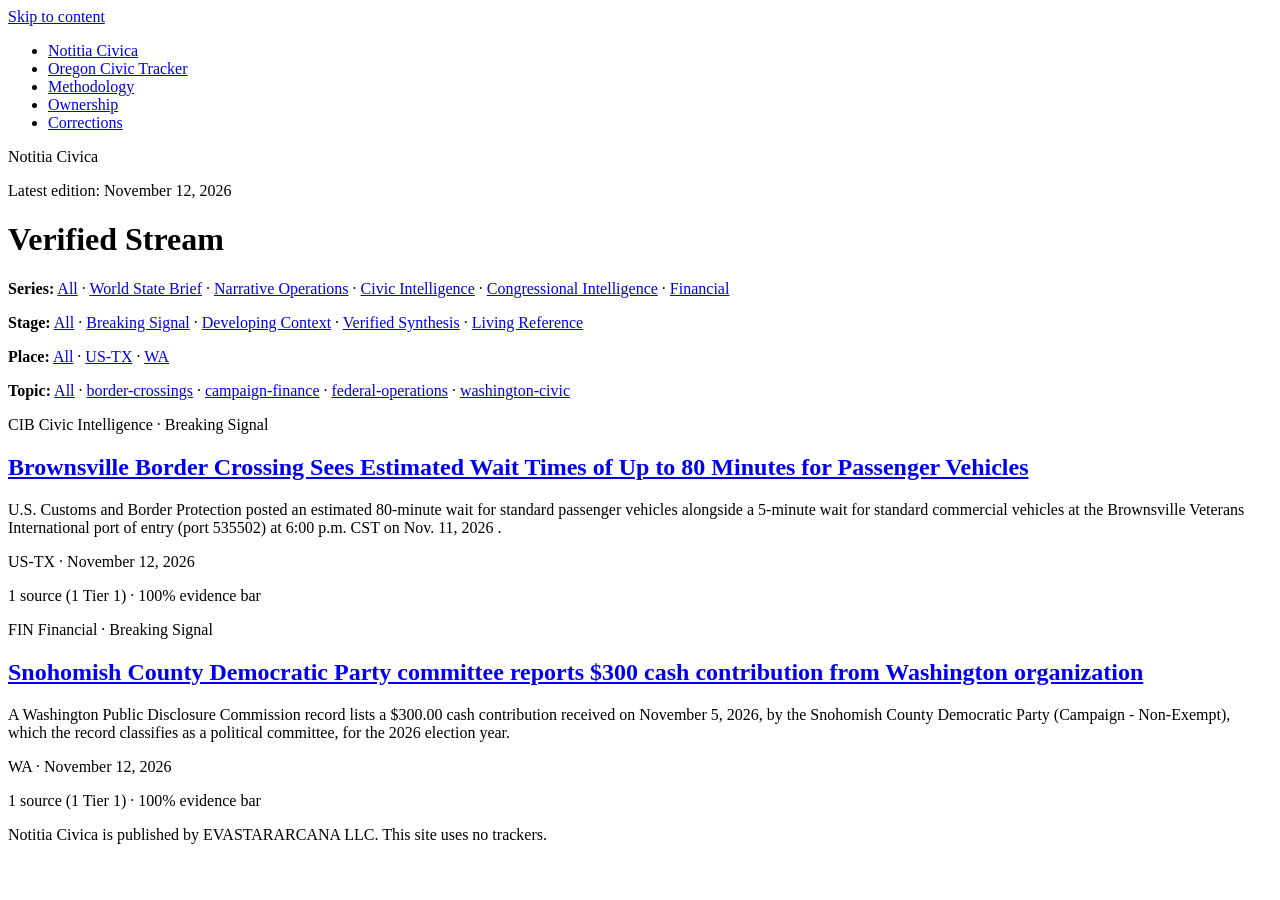
==== index.html @ 55f4d1fe "deploy(public): publish Astro build from Penfield Desk 2026-11-15T16:37:52+00:00" ====
<!DOCTYPE html><html lang="en"><head><meta charset="utf-8"><meta name="viewport" content="width=device-width, initial-scale=1"><title>Notitia Civica</title><meta name="description" content="Public-interest reporting in which every claim links to a sealed primary source."><link rel="canonical" href="https://notitiacivica.com/notitia-civica-ux/"><link rel="icon" href="data:,"><link rel="stylesheet" href="/notitia-civica-ux/_astro/Base.CqHw9IC0.css"></head><body><a class="skip-link" href="#content">Skip to content</a><header class="site-header"><nav class="site-nav page" aria-label="Main"><ul><li class="brand"><a href="/notitia-civica-ux/">Notitia Civica</a></li><li><a href="/notitia-civica-ux/oregon-civic-tracker/">Oregon Civic Tracker</a></li><li><a href="/notitia-civica-ux/trust/methodology/">Methodology</a></li><li><a href="/notitia-civica-ux/trust/ownership/">Ownership</a></li><li><a href="/notitia-civica-ux/trust/corrections/">Corrections</a></li></ul></nav></header><main id="content" class="page" tabindex="-1"><div class="masthead"><p class="masthead-title">Notitia Civica</p><p class="masthead-line">Latest edition: November 12, 2026</p></div><h1>Verified Stream</h1><nav class="stream-filters" aria-label="Filter stream"><p class="filter-row"><strong>Series:</strong> <a href="/notitia-civica-ux/">All</a> · <a href="/notitia-civica-ux/?series=wsb">World State Brief</a> · <a href="/notitia-civica-ux/?series=narr-ops">Narrative Operations</a> · <a href="/notitia-civica-ux/?series=cib">Civic Intelligence</a> · <a href="/notitia-civica-ux/?series=cong-int">Congressional Intelligence</a> · <a href="/notitia-civica-ux/?series=fin">Financial</a></p><p class="filter-row"><strong>Stage:</strong> <a href="/notitia-civica-ux/">All</a> · <a href="/notitia-civica-ux/?stage=breaking">Breaking Signal</a> · <a href="/notitia-civica-ux/?stage=developing">Developing Context</a> · <a href="/notitia-civica-ux/?stage=synthesis">Verified Synthesis</a> · <a href="/notitia-civica-ux/?stage=reference">Living Reference</a></p><p class="filter-row"><strong>Place:</strong> <a href="/notitia-civica-ux/">All</a> · <a href="/notitia-civica-ux/?jurisdiction=us-tx">US-TX</a> · <a href="/notitia-civica-ux/?jurisdiction=wa">WA</a></p><p class="filter-row"><strong>Topic:</strong> <a href="/notitia-civica-ux/">All</a> · <a href="/notitia-civica-ux/?topic=border-crossings">border-crossings</a> · <a href="/notitia-civica-ux/?topic=campaign-finance">campaign-finance</a> · <a href="/notitia-civica-ux/?topic=federal-operations">federal-operations</a> · <a href="/notitia-civica-ux/?topic=washington-civic">washington-civic</a></p></nav><p id="filter-status" class="filter-status" hidden><span id="filter-status-text"></span> <a href="/notitia-civica-ux/">Clear filter</a></p><div class="stream-list"><article class="brief-card" data-series="cib" data-stage="breaking" data-jurisdiction="us-tx" data-topics="border-crossings,federal-operations"><p class="card-kicker"><span class="series-code series-cib">CIB</span> <span class="series-name">Civic Intelligence</span> · <span class="stage-name">Breaking Signal</span></p><h2><a href="/notitia-civica-ux/citizens-cognisance/brownsville-border-crossing-sees-estimated-wait-times-of-up-26451c50/">Brownsville Border Crossing Sees Estimated Wait Times of Up to 80 Minutes for Passenger Vehicles</a></h2><p>U.S. Customs and Border Protection posted an estimated 80-minute wait for standard passenger vehicles alongside a 5-minute wait for standard commercial vehicles at the Brownsville Veterans International port of entry (port 535502) at 6:00 p.m. CST on Nov. 11, 2026 .</p><p class="card-meta"><span>US-TX</span> · <time datetime="2026-11-12T00:02:33.173876-08:00">November 12, 2026</time></p><p class="card-evidence">1 source (1 Tier 1) · 100% evidence bar</p></article><article class="brief-card" data-series="fin" data-stage="breaking" data-jurisdiction="wa" data-topics="campaign-finance,washington-civic"><p class="card-kicker"><span class="series-code series-fin">FIN</span> <span class="series-name">Financial</span> · <span class="stage-name">Breaking Signal</span></p><h2><a href="/notitia-civica-ux/citizens-cognisance/snohomish-county-democratic-party-committee-reports-300-cash-c9a2dc65/">Snohomish County Democratic Party committee reports $300 cash contribution from Washington organization</a></h2><p>A Washington Public Disclosure Commission record lists a $300.00 cash contribution received on November 5, 2026, by the Snohomish County Democratic Party (Campaign - Non-Exempt), which the record classifies as a political committee, for the 2026 election year.</p><p class="card-meta"><span>WA</span> · <time datetime="2026-11-11T18:31:45.891681-08:00">November 12, 2026</time></p><p class="card-evidence">1 source (1 Tier 1) · 100% evidence bar</p></article></div><script type="module">var e=new URLSearchParams(window.location.search),t=[];for(let n of[`series`,`stage`,`jurisdiction`,`topic`]){let r=e.get(n);r&&t.push([n,r])}if(t.length>0){let e=document.querySelectorAll(`.stream-list .brief-card`),n=0;for(let r of e){let e=t.every(([e,t])=>e===`topic`?(r.dataset.topics??``).split(`,`).includes(t):r.dataset[e]===t);r.hidden=!e,e&&n++}let r=document.getElementById(`filter-status`),i=document.getElementById(`filter-status-text`);if(r&&i){let e=t.map(([e,t])=>`${e}: ${t}`).join(`, `);i.textContent=`Showing ${n} item${n===1?``:`s`} filtered by ${e}.`,r.hidden=!1}}</script></main><footer class="site-footer"><div class="page"><p>Notitia Civica is published by EVASTARARCANA LLC. This site uses no trackers.</p></div></footer><script type="module">for(let e of document.querySelectorAll(`.copy-chip`))e.addEventListener(`click`,async()=>{try{await navigator.clipboard.writeText(e.dataset.copy??``),e.textContent=`Copied`}catch{e.textContent=`Select the hash to copy`}});var e=window.matchMedia(`(min-width: 60rem)`),t=window.matchMedia(`print`),n=document.querySelectorAll(`.sidenote`),r=()=>{for(let r of n)r.open=e.matches||t.matches};r(),e.addEventListener(`change`,r),t.addEventListener(`change`,r);</script></body></html>
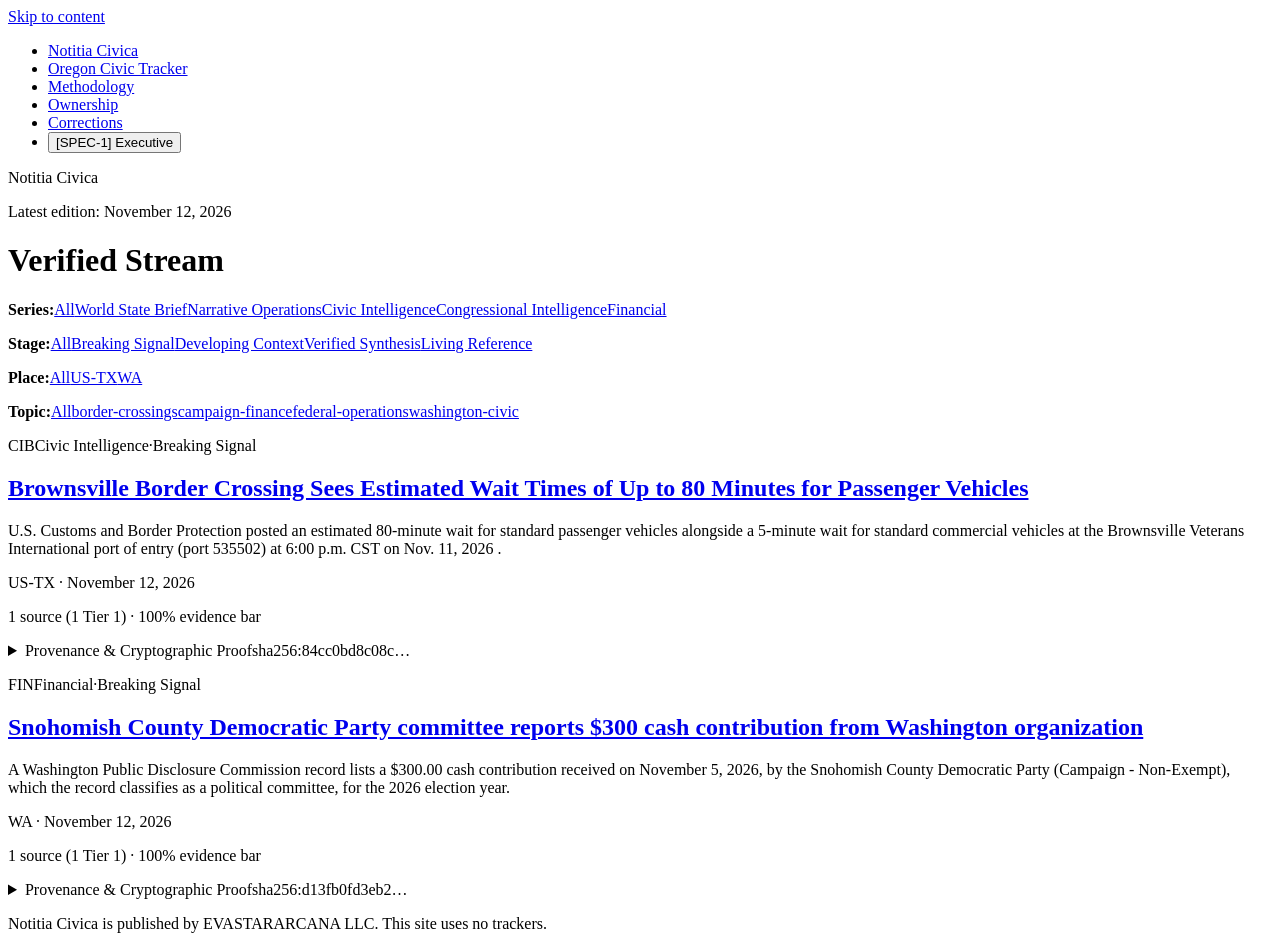
==== commit 61b7a5bc: "deploy(public): publish Astro build from Penfield Desk 2026-11-16T22:02:49+00:00" ====
--- a/index.html
+++ b/index.html
@@ -1 +1 @@
-<!DOCTYPE html><html lang="en"><head><meta charset="utf-8"><meta name="viewport" content="width=device-width, initial-scale=1"><title>Notitia Civica</title><meta name="description" content="Public-interest reporting in which every claim links to a sealed primary source."><link rel="canonical" href="https://notitiacivica.com/notitia-civica-ux/"><link rel="icon" href="data:,"><link rel="stylesheet" href="/notitia-civica-ux/_astro/Base.CqHw9IC0.css"></head><body><a class="skip-link" href="#content">Skip to content</a><header class="site-header"><nav class="site-nav page" aria-label="Main"><ul><li class="brand"><a href="/notitia-civica-ux/">Notitia Civica</a></li><li><a href="/notitia-civica-ux/oregon-civic-tracker/">Oregon Civic Tracker</a></li><li><a href="/notitia-civica-ux/trust/methodology/">Methodology</a></li><li><a href="/notitia-civica-ux/trust/ownership/">Ownership</a></li><li><a href="/notitia-civica-ux/trust/corrections/">Corrections</a></li></ul></nav></header><main id="content" class="page" tabindex="-1"><div class="masthead"><p class="masthead-title">Notitia Civica</p><p class="masthead-line">Latest edition: November 12, 2026</p></div><h1>Verified Stream</h1><nav class="stream-filters" aria-label="Filter stream"><p class="filter-row"><strong>Series:</strong> <a href="/notitia-civica-ux/">All</a> · <a href="/notitia-civica-ux/?series=wsb">World State Brief</a> · <a href="/notitia-civica-ux/?series=narr-ops">Narrative Operations</a> · <a href="/notitia-civica-ux/?series=cib">Civic Intelligence</a> · <a href="/notitia-civica-ux/?series=cong-int">Congressional Intelligence</a> · <a href="/notitia-civica-ux/?series=fin">Financial</a></p><p class="filter-row"><strong>Stage:</strong> <a href="/notitia-civica-ux/">All</a> · <a href="/notitia-civica-ux/?stage=breaking">Breaking Signal</a> · <a href="/notitia-civica-ux/?stage=developing">Developing Context</a> · <a href="/notitia-civica-ux/?stage=synthesis">Verified Synthesis</a> · <a href="/notitia-civica-ux/?stage=reference">Living Reference</a></p><p class="filter-row"><strong>Place:</strong> <a href="/notitia-civica-ux/">All</a> · <a href="/notitia-civica-ux/?jurisdiction=us-tx">US-TX</a> · <a href="/notitia-civica-ux/?jurisdiction=wa">WA</a></p><p class="filter-row"><strong>Topic:</strong> <a href="/notitia-civica-ux/">All</a> · <a href="/notitia-civica-ux/?topic=border-crossings">border-crossings</a> · <a href="/notitia-civica-ux/?topic=campaign-finance">campaign-finance</a> · <a href="/notitia-civica-ux/?topic=federal-operations">federal-operations</a> · <a href="/notitia-civica-ux/?topic=washington-civic">washington-civic</a></p></nav><p id="filter-status" class="filter-status" hidden><span id="filter-status-text"></span> <a href="/notitia-civica-ux/">Clear filter</a></p><div class="stream-list"><article class="brief-card" data-series="cib" data-stage="breaking" data-jurisdiction="us-tx" data-topics="border-crossings,federal-operations"><p class="card-kicker"><span class="series-code series-cib">CIB</span> <span class="series-name">Civic Intelligence</span> · <span class="stage-name">Breaking Signal</span></p><h2><a href="/notitia-civica-ux/citizens-cognisance/brownsville-border-crossing-sees-estimated-wait-times-of-up-26451c50/">Brownsville Border Crossing Sees Estimated Wait Times of Up to 80 Minutes for Passenger Vehicles</a></h2><p>U.S. Customs and Border Protection posted an estimated 80-minute wait for standard passenger vehicles alongside a 5-minute wait for standard commercial vehicles at the Brownsville Veterans International port of entry (port 535502) at 6:00 p.m. CST on Nov. 11, 2026 .</p><p class="card-meta"><span>US-TX</span> · <time datetime="2026-11-12T00:02:33.173876-08:00">November 12, 2026</time></p><p class="card-evidence">1 source (1 Tier 1) · 100% evidence bar</p></article><article class="brief-card" data-series="fin" data-stage="breaking" data-jurisdiction="wa" data-topics="campaign-finance,washington-civic"><p class="card-kicker"><span class="series-code series-fin">FIN</span> <span class="series-name">Financial</span> · <span class="stage-name">Breaking Signal</span></p><h2><a href="/notitia-civica-ux/citizens-cognisance/snohomish-county-democratic-party-committee-reports-300-cash-c9a2dc65/">Snohomish County Democratic Party committee reports $300 cash contribution from Washington organization</a></h2><p>A Washington Public Disclosure Commission record lists a $300.00 cash contribution received on November 5, 2026, by the Snohomish County Democratic Party (Campaign - Non-Exempt), which the record classifies as a political committee, for the 2026 election year.</p><p class="card-meta"><span>WA</span> · <time datetime="2026-11-11T18:31:45.891681-08:00">November 12, 2026</time></p><p class="card-evidence">1 source (1 Tier 1) · 100% evidence bar</p></article></div><script type="module">var e=new URLSearchParams(window.location.search),t=[];for(let n of[`series`,`stage`,`jurisdiction`,`topic`]){let r=e.get(n);r&&t.push([n,r])}if(t.length>0){let e=document.querySelectorAll(`.stream-list .brief-card`),n=0;for(let r of e){let e=t.every(([e,t])=>e===`topic`?(r.dataset.topics??``).split(`,`).includes(t):r.dataset[e]===t);r.hidden=!e,e&&n++}let r=document.getElementById(`filter-status`),i=document.getElementById(`filter-status-text`);if(r&&i){let e=t.map(([e,t])=>`${e}: ${t}`).join(`, `);i.textContent=`Showing ${n} item${n===1?``:`s`} filtered by ${e}.`,r.hidden=!1}}</script></main><footer class="site-footer"><div class="page"><p>Notitia Civica is published by EVASTARARCANA LLC. This site uses no trackers.</p></div></footer><script type="module">for(let e of document.querySelectorAll(`.copy-chip`))e.addEventListener(`click`,async()=>{try{await navigator.clipboard.writeText(e.dataset.copy??``),e.textContent=`Copied`}catch{e.textContent=`Select the hash to copy`}});var e=window.matchMedia(`(min-width: 60rem)`),t=window.matchMedia(`print`),n=document.querySelectorAll(`.sidenote`),r=()=>{for(let r of n)r.open=e.matches||t.matches};r(),e.addEventListener(`change`,r),t.addEventListener(`change`,r);</script></body></html>+<!DOCTYPE html><html lang="en"><head><meta charset="utf-8"><meta name="viewport" content="width=device-width, initial-scale=1"><title>Notitia Civica</title><meta name="description" content="Public-interest reporting in which every claim links to a sealed primary source."><link rel="canonical" href="https://notitiacivica.com/notitia-civica-ux/"><link rel="icon" href="data:,"><link rel="stylesheet" href="/notitia-civica-ux/_astro/Base.BA-cpCaV.css"></head><body><a class="skip-link" href="#content">Skip to content</a><header class="site-header"><nav class="site-nav page" aria-label="Main"><ul><li class="brand"><a href="/notitia-civica-ux/">Notitia Civica</a></li><li><a href="/notitia-civica-ux/oregon-civic-tracker/">Oregon Civic Tracker</a></li><li><a href="/notitia-civica-ux/trust/methodology/">Methodology</a></li><li><a href="/notitia-civica-ux/trust/ownership/">Ownership</a></li><li><a href="/notitia-civica-ux/trust/corrections/">Corrections</a></li><li><button type="button" id="theme-toggle" class="filter-pill" aria-pressed="false">[SPEC-1] Executive</button></li></ul></nav></header><main id="content" class="page" tabindex="-1"><div class="masthead"><p class="masthead-title">Notitia Civica</p><p class="masthead-line">Latest edition: November 12, 2026</p></div><h1>Verified Stream</h1><nav class="stream-filters" aria-label="Filter stream"><p class="filter-row"><strong>Series:</strong><a class="filter-pill" data-filter-key="series" data-filter-val="" href="/notitia-civica-ux/">All</a><a class="filter-pill" data-filter-key="series" data-filter-val="wsb" href="/notitia-civica-ux/?series=wsb">World State Brief</a><a class="filter-pill" data-filter-key="series" data-filter-val="narr-ops" href="/notitia-civica-ux/?series=narr-ops">Narrative Operations</a><a class="filter-pill" data-filter-key="series" data-filter-val="cib" href="/notitia-civica-ux/?series=cib">Civic Intelligence</a><a class="filter-pill" data-filter-key="series" data-filter-val="cong-int" href="/notitia-civica-ux/?series=cong-int">Congressional Intelligence</a><a class="filter-pill" data-filter-key="series" data-filter-val="fin" href="/notitia-civica-ux/?series=fin">Financial</a></p><p class="filter-row"><strong>Stage:</strong><a class="filter-pill" data-filter-key="stage" data-filter-val="" href="/notitia-civica-ux/">All</a><a class="filter-pill" data-filter-key="stage" data-filter-val="breaking" href="/notitia-civica-ux/?stage=breaking">Breaking Signal</a><a class="filter-pill" data-filter-key="stage" data-filter-val="developing" href="/notitia-civica-ux/?stage=developing">Developing Context</a><a class="filter-pill" data-filter-key="stage" data-filter-val="synthesis" href="/notitia-civica-ux/?stage=synthesis">Verified Synthesis</a><a class="filter-pill" data-filter-key="stage" data-filter-val="reference" href="/notitia-civica-ux/?stage=reference">Living Reference</a></p><p class="filter-row"><strong>Place:</strong><a class="filter-pill" data-filter-key="jurisdiction" data-filter-val="" href="/notitia-civica-ux/">All</a><a class="filter-pill" data-filter-key="jurisdiction" data-filter-val="us-tx" href="/notitia-civica-ux/?jurisdiction=us-tx">US-TX</a><a class="filter-pill" data-filter-key="jurisdiction" data-filter-val="wa" href="/notitia-civica-ux/?jurisdiction=wa">WA</a></p><p class="filter-row"><strong>Topic:</strong><a class="filter-pill" data-filter-key="topic" data-filter-val="" href="/notitia-civica-ux/">All</a><a class="filter-pill" data-filter-key="topic" data-filter-val="border-crossings" href="/notitia-civica-ux/?topic=border-crossings">border-crossings</a><a class="filter-pill" data-filter-key="topic" data-filter-val="campaign-finance" href="/notitia-civica-ux/?topic=campaign-finance">campaign-finance</a><a class="filter-pill" data-filter-key="topic" data-filter-val="federal-operations" href="/notitia-civica-ux/?topic=federal-operations">federal-operations</a><a class="filter-pill" data-filter-key="topic" data-filter-val="washington-civic" href="/notitia-civica-ux/?topic=washington-civic">washington-civic</a></p></nav><p id="filter-status" class="filter-status" hidden><span id="filter-status-text"></span> <a href="/notitia-civica-ux/">Clear filter</a></p><div class="stream-list"><article class="brief-card" data-series="cib" data-stage="breaking" data-jurisdiction="us-tx" data-topics="border-crossings,federal-operations"><p class="card-kicker"><span class="series-code series-cib">CIB</span><span class="series-name">Civic Intelligence</span><span aria-hidden="true">·</span><span class="stage-name">Breaking Signal</span></p><h2><a href="/notitia-civica-ux/citizens-cognisance/brownsville-border-crossing-sees-estimated-wait-times-of-up-26451c50/">Brownsville Border Crossing Sees Estimated Wait Times of Up to 80 Minutes for Passenger Vehicles</a></h2><p>U.S. Customs and Border Protection posted an estimated 80-minute wait for standard passenger vehicles alongside a 5-minute wait for standard commercial vehicles at the Brownsville Veterans International port of entry (port 535502) at 6:00 p.m. CST on Nov. 11, 2026 .</p><p class="card-meta"><span>US-TX</span> · <time datetime="2026-11-12T00:02:33.173876-08:00">November 12, 2026</time></p><p class="card-evidence">1 source (1 Tier 1) · 100% evidence bar</p><details class="provenance-drawer"><summary><span>Provenance &amp; Cryptographic Proof</span><span class="mono">sha256:84cc0bd8c08c…</span></summary><div class="provenance-body"><p><strong>Signed by:</strong> Matthew James Lakamp · <time datetime="2026-11-12T08:02:33Z">Nov 12, 2026, 8:02 AM</time></p><p><strong>Editorial Proof SHA-256:</strong> <code class="mono">84cc0bd8c08c6cb07608c5a6530a0a9af651676e62b869ac241a900ed450e92d</code></p><p><strong>Sealed Sources (1):</strong></p><ul class="provenance-sources"><li><span class="tier-tag tier-1">Tier 1 primary</span> <a href="https://bwt.cbp.gov/api/bwtnew/535502" rel="noopener noreferrer">bwt.cbp.gov</a> <span class="mono">(800e1097df96…)</span></li></ul></div></details></article><article class="brief-card" data-series="fin" data-stage="breaking" data-jurisdiction="wa" data-topics="campaign-finance,washington-civic"><p class="card-kicker"><span class="series-code series-fin">FIN</span><span class="series-name">Financial</span><span aria-hidden="true">·</span><span class="stage-name">Breaking Signal</span></p><h2><a href="/notitia-civica-ux/citizens-cognisance/snohomish-county-democratic-party-committee-reports-300-cash-c9a2dc65/">Snohomish County Democratic Party committee reports $300 cash contribution from Washington organization</a></h2><p>A Washington Public Disclosure Commission record lists a $300.00 cash contribution received on November 5, 2026, by the Snohomish County Democratic Party (Campaign - Non-Exempt), which the record classifies as a political committee, for the 2026 election year.</p><p class="card-meta"><span>WA</span> · <time datetime="2026-11-11T18:31:45.891681-08:00">November 12, 2026</time></p><p class="card-evidence">1 source (1 Tier 1) · 100% evidence bar</p><details class="provenance-drawer"><summary><span>Provenance &amp; Cryptographic Proof</span><span class="mono">sha256:d13fb0fd3eb2…</span></summary><div class="provenance-body"><p><strong>Signed by:</strong> Matthew James Lakamp · <time datetime="2026-11-12T02:31:45Z">Nov 12, 2026, 2:31 AM</time></p><p><strong>Editorial Proof SHA-256:</strong> <code class="mono">d13fb0fd3eb273b1137bc985bc5ab6add8dbed2e41decab77abe1d8ea7f800df</code></p><p><strong>Sealed Sources (1):</strong></p><ul class="provenance-sources"><li><span class="tier-tag tier-1">Tier 1 primary</span> <a href="https://data.wa.gov/resource/kv7h-kjye.json?id=21818535&amp;$select=id,report_number,filer_id,filer_name,type,for_or_against,jurisdiction,jurisdiction_type,election_year,amount,cash_or_in_kind,receipt_date,description,contributor_category,contributor_state" rel="noopener noreferrer">data.wa.gov</a> <span class="mono">(ff8ce84ffb61…)</span></li></ul></div></details></article></div><script type="module">var e=new URLSearchParams(window.location.search),t=new Map;for(let n of[`series`,`stage`,`jurisdiction`,`topic`]){let r=e.get(n);r&&t.set(n,r)}for(let e of document.querySelectorAll(`.filter-pill`)){let n=e.dataset.filterKey??``,r=e.dataset.filterVal??``;(t.get(n)??``)===r&&e.setAttribute(`aria-current`,`true`)}if(t.size>0){let e=[...t.entries()],n=document.querySelectorAll(`.stream-list .brief-card`),r=0;for(let t of n){let n=e.every(([e,n])=>e===`topic`?(t.dataset.topics??``).split(`,`).includes(n):t.dataset[e]===n);t.hidden=!n,n&&r++}let i=document.getElementById(`filter-status`),a=document.getElementById(`filter-status-text`);if(i&&a){let t=e.map(([e,t])=>`${e}: ${t}`).join(`, `);a.textContent=`Showing ${r} item${r===1?``:`s`} filtered by ${t}.`,i.hidden=!1}}</script></main><footer class="site-footer"><div class="page"><p>Notitia Civica is published by EVASTARARCANA LLC. This site uses no trackers.</p></div></footer><script type="module">for(let e of document.querySelectorAll(`.copy-chip`))e.addEventListener(`click`,async()=>{try{await navigator.clipboard.writeText(e.dataset.copy??``),e.textContent=`Copied`}catch{e.textContent=`Select the hash to copy`}});var e=window.matchMedia(`(min-width: 60rem)`),t=window.matchMedia(`print`),n=document.querySelectorAll(`.sidenote`),r=()=>{for(let r of n)r.open=e.matches||t.matches};r(),e.addEventListener(`change`,r),t.addEventListener(`change`,r);var i=document.documentElement,a=document.getElementById(`theme-toggle`),o=e=>{let t=e===`executive`;i.dataset.theme=t?`executive`:`public`,a&&(a.setAttribute(`aria-pressed`,String(t)),a.textContent=t?`Public View`:`[SPEC-1] Executive`);for(let e of document.querySelectorAll(`.provenance-drawer`))e.open=t};o(localStorage.getItem(`nc-theme`)??`public`),a?.addEventListener(`click`,()=>{let e=i.dataset.theme===`executive`?`public`:`executive`;localStorage.setItem(`nc-theme`,e),o(e)});</script></body></html>
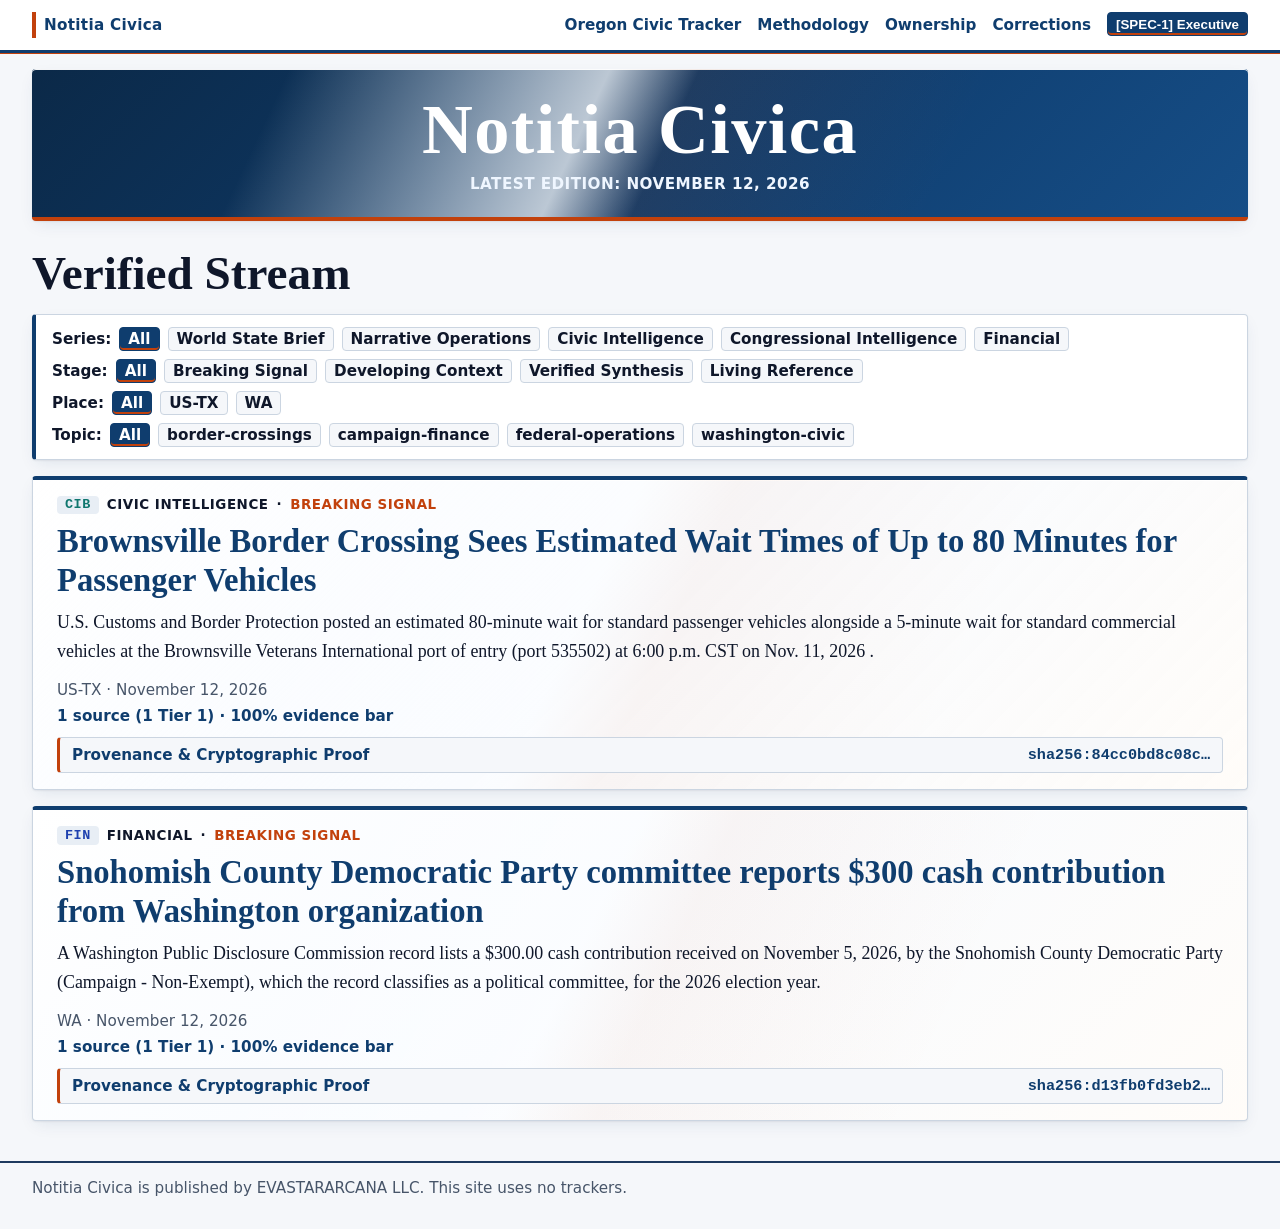
==== commit 4317f1b9: "deploy(public): publish Astro build from Penfield Desk 2026-11-16T22:12:47+00:00" ====
--- a/index.html
+++ b/index.html
@@ -1 +1 @@
-<!DOCTYPE html><html lang="en"><head><meta charset="utf-8"><meta name="viewport" content="width=device-width, initial-scale=1"><title>Notitia Civica</title><meta name="description" content="Public-interest reporting in which every claim links to a sealed primary source."><link rel="canonical" href="https://notitiacivica.com/notitia-civica-ux/"><link rel="icon" href="data:,"><link rel="stylesheet" href="/notitia-civica-ux/_astro/Base.BA-cpCaV.css"></head><body><a class="skip-link" href="#content">Skip to content</a><header class="site-header"><nav class="site-nav page" aria-label="Main"><ul><li class="brand"><a href="/notitia-civica-ux/">Notitia Civica</a></li><li><a href="/notitia-civica-ux/oregon-civic-tracker/">Oregon Civic Tracker</a></li><li><a href="/notitia-civica-ux/trust/methodology/">Methodology</a></li><li><a href="/notitia-civica-ux/trust/ownership/">Ownership</a></li><li><a href="/notitia-civica-ux/trust/corrections/">Corrections</a></li><li><button type="button" id="theme-toggle" class="filter-pill" aria-pressed="false">[SPEC-1] Executive</button></li></ul></nav></header><main id="content" class="page" tabindex="-1"><div class="masthead"><p class="masthead-title">Notitia Civica</p><p class="masthead-line">Latest edition: November 12, 2026</p></div><h1>Verified Stream</h1><nav class="stream-filters" aria-label="Filter stream"><p class="filter-row"><strong>Series:</strong><a class="filter-pill" data-filter-key="series" data-filter-val="" href="/notitia-civica-ux/">All</a><a class="filter-pill" data-filter-key="series" data-filter-val="wsb" href="/notitia-civica-ux/?series=wsb">World State Brief</a><a class="filter-pill" data-filter-key="series" data-filter-val="narr-ops" href="/notitia-civica-ux/?series=narr-ops">Narrative Operations</a><a class="filter-pill" data-filter-key="series" data-filter-val="cib" href="/notitia-civica-ux/?series=cib">Civic Intelligence</a><a class="filter-pill" data-filter-key="series" data-filter-val="cong-int" href="/notitia-civica-ux/?series=cong-int">Congressional Intelligence</a><a class="filter-pill" data-filter-key="series" data-filter-val="fin" href="/notitia-civica-ux/?series=fin">Financial</a></p><p class="filter-row"><strong>Stage:</strong><a class="filter-pill" data-filter-key="stage" data-filter-val="" href="/notitia-civica-ux/">All</a><a class="filter-pill" data-filter-key="stage" data-filter-val="breaking" href="/notitia-civica-ux/?stage=breaking">Breaking Signal</a><a class="filter-pill" data-filter-key="stage" data-filter-val="developing" href="/notitia-civica-ux/?stage=developing">Developing Context</a><a class="filter-pill" data-filter-key="stage" data-filter-val="synthesis" href="/notitia-civica-ux/?stage=synthesis">Verified Synthesis</a><a class="filter-pill" data-filter-key="stage" data-filter-val="reference" href="/notitia-civica-ux/?stage=reference">Living Reference</a></p><p class="filter-row"><strong>Place:</strong><a class="filter-pill" data-filter-key="jurisdiction" data-filter-val="" href="/notitia-civica-ux/">All</a><a class="filter-pill" data-filter-key="jurisdiction" data-filter-val="us-tx" href="/notitia-civica-ux/?jurisdiction=us-tx">US-TX</a><a class="filter-pill" data-filter-key="jurisdiction" data-filter-val="wa" href="/notitia-civica-ux/?jurisdiction=wa">WA</a></p><p class="filter-row"><strong>Topic:</strong><a class="filter-pill" data-filter-key="topic" data-filter-val="" href="/notitia-civica-ux/">All</a><a class="filter-pill" data-filter-key="topic" data-filter-val="border-crossings" href="/notitia-civica-ux/?topic=border-crossings">border-crossings</a><a class="filter-pill" data-filter-key="topic" data-filter-val="campaign-finance" href="/notitia-civica-ux/?topic=campaign-finance">campaign-finance</a><a class="filter-pill" data-filter-key="topic" data-filter-val="federal-operations" href="/notitia-civica-ux/?topic=federal-operations">federal-operations</a><a class="filter-pill" data-filter-key="topic" data-filter-val="washington-civic" href="/notitia-civica-ux/?topic=washington-civic">washington-civic</a></p></nav><p id="filter-status" class="filter-status" hidden><span id="filter-status-text"></span> <a href="/notitia-civica-ux/">Clear filter</a></p><div class="stream-list"><article class="brief-card" data-series="cib" data-stage="breaking" data-jurisdiction="us-tx" data-topics="border-crossings,federal-operations"><p class="card-kicker"><span class="series-code series-cib">CIB</span><span class="series-name">Civic Intelligence</span><span aria-hidden="true">·</span><span class="stage-name">Breaking Signal</span></p><h2><a href="/notitia-civica-ux/citizens-cognisance/brownsville-border-crossing-sees-estimated-wait-times-of-up-26451c50/">Brownsville Border Crossing Sees Estimated Wait Times of Up to 80 Minutes for Passenger Vehicles</a></h2><p>U.S. Customs and Border Protection posted an estimated 80-minute wait for standard passenger vehicles alongside a 5-minute wait for standard commercial vehicles at the Brownsville Veterans International port of entry (port 535502) at 6:00 p.m. CST on Nov. 11, 2026 .</p><p class="card-meta"><span>US-TX</span> · <time datetime="2026-11-12T00:02:33.173876-08:00">November 12, 2026</time></p><p class="card-evidence">1 source (1 Tier 1) · 100% evidence bar</p><details class="provenance-drawer"><summary><span>Provenance &amp; Cryptographic Proof</span><span class="mono">sha256:84cc0bd8c08c…</span></summary><div class="provenance-body"><p><strong>Signed by:</strong> Matthew James Lakamp · <time datetime="2026-11-12T08:02:33Z">Nov 12, 2026, 8:02 AM</time></p><p><strong>Editorial Proof SHA-256:</strong> <code class="mono">84cc0bd8c08c6cb07608c5a6530a0a9af651676e62b869ac241a900ed450e92d</code></p><p><strong>Sealed Sources (1):</strong></p><ul class="provenance-sources"><li><span class="tier-tag tier-1">Tier 1 primary</span> <a href="https://bwt.cbp.gov/api/bwtnew/535502" rel="noopener noreferrer">bwt.cbp.gov</a> <span class="mono">(800e1097df96…)</span></li></ul></div></details></article><article class="brief-card" data-series="fin" data-stage="breaking" data-jurisdiction="wa" data-topics="campaign-finance,washington-civic"><p class="card-kicker"><span class="series-code series-fin">FIN</span><span class="series-name">Financial</span><span aria-hidden="true">·</span><span class="stage-name">Breaking Signal</span></p><h2><a href="/notitia-civica-ux/citizens-cognisance/snohomish-county-democratic-party-committee-reports-300-cash-c9a2dc65/">Snohomish County Democratic Party committee reports $300 cash contribution from Washington organization</a></h2><p>A Washington Public Disclosure Commission record lists a $300.00 cash contribution received on November 5, 2026, by the Snohomish County Democratic Party (Campaign - Non-Exempt), which the record classifies as a political committee, for the 2026 election year.</p><p class="card-meta"><span>WA</span> · <time datetime="2026-11-11T18:31:45.891681-08:00">November 12, 2026</time></p><p class="card-evidence">1 source (1 Tier 1) · 100% evidence bar</p><details class="provenance-drawer"><summary><span>Provenance &amp; Cryptographic Proof</span><span class="mono">sha256:d13fb0fd3eb2…</span></summary><div class="provenance-body"><p><strong>Signed by:</strong> Matthew James Lakamp · <time datetime="2026-11-12T02:31:45Z">Nov 12, 2026, 2:31 AM</time></p><p><strong>Editorial Proof SHA-256:</strong> <code class="mono">d13fb0fd3eb273b1137bc985bc5ab6add8dbed2e41decab77abe1d8ea7f800df</code></p><p><strong>Sealed Sources (1):</strong></p><ul class="provenance-sources"><li><span class="tier-tag tier-1">Tier 1 primary</span> <a href="https://data.wa.gov/resource/kv7h-kjye.json?id=21818535&amp;$select=id,report_number,filer_id,filer_name,type,for_or_against,jurisdiction,jurisdiction_type,election_year,amount,cash_or_in_kind,receipt_date,description,contributor_category,contributor_state" rel="noopener noreferrer">data.wa.gov</a> <span class="mono">(ff8ce84ffb61…)</span></li></ul></div></details></article></div><script type="module">var e=new URLSearchParams(window.location.search),t=new Map;for(let n of[`series`,`stage`,`jurisdiction`,`topic`]){let r=e.get(n);r&&t.set(n,r)}for(let e of document.querySelectorAll(`.filter-pill`)){let n=e.dataset.filterKey??``,r=e.dataset.filterVal??``;(t.get(n)??``)===r&&e.setAttribute(`aria-current`,`true`)}if(t.size>0){let e=[...t.entries()],n=document.querySelectorAll(`.stream-list .brief-card`),r=0;for(let t of n){let n=e.every(([e,n])=>e===`topic`?(t.dataset.topics??``).split(`,`).includes(n):t.dataset[e]===n);t.hidden=!n,n&&r++}let i=document.getElementById(`filter-status`),a=document.getElementById(`filter-status-text`);if(i&&a){let t=e.map(([e,t])=>`${e}: ${t}`).join(`, `);a.textContent=`Showing ${r} item${r===1?``:`s`} filtered by ${t}.`,i.hidden=!1}}</script></main><footer class="site-footer"><div class="page"><p>Notitia Civica is published by EVASTARARCANA LLC. This site uses no trackers.</p></div></footer><script type="module">for(let e of document.querySelectorAll(`.copy-chip`))e.addEventListener(`click`,async()=>{try{await navigator.clipboard.writeText(e.dataset.copy??``),e.textContent=`Copied`}catch{e.textContent=`Select the hash to copy`}});var e=window.matchMedia(`(min-width: 60rem)`),t=window.matchMedia(`print`),n=document.querySelectorAll(`.sidenote`),r=()=>{for(let r of n)r.open=e.matches||t.matches};r(),e.addEventListener(`change`,r),t.addEventListener(`change`,r);var i=document.documentElement,a=document.getElementById(`theme-toggle`),o=e=>{let t=e===`executive`;i.dataset.theme=t?`executive`:`public`,a&&(a.setAttribute(`aria-pressed`,String(t)),a.textContent=t?`Public View`:`[SPEC-1] Executive`);for(let e of document.querySelectorAll(`.provenance-drawer`))e.open=t};o(localStorage.getItem(`nc-theme`)??`public`),a?.addEventListener(`click`,()=>{let e=i.dataset.theme===`executive`?`public`:`executive`;localStorage.setItem(`nc-theme`,e),o(e)});</script></body></html>+<!DOCTYPE html><html lang="en"><head><meta charset="utf-8"><meta name="viewport" content="width=device-width, initial-scale=1"><title>Notitia Civica</title><meta name="description" content="Public-interest reporting in which every claim links to a sealed primary source."><link rel="canonical" href="https://notitiacivica.com/"><link rel="icon" href="data:,"><link rel="stylesheet" href="/_astro/Base.BA-cpCaV.css"></head><body><a class="skip-link" href="#content">Skip to content</a><header class="site-header"><nav class="site-nav page" aria-label="Main"><ul><li class="brand"><a href="/">Notitia Civica</a></li><li><a href="/oregon-civic-tracker/">Oregon Civic Tracker</a></li><li><a href="/trust/methodology/">Methodology</a></li><li><a href="/trust/ownership/">Ownership</a></li><li><a href="/trust/corrections/">Corrections</a></li><li><button type="button" id="theme-toggle" class="filter-pill" aria-pressed="false">[SPEC-1] Executive</button></li></ul></nav></header><main id="content" class="page" tabindex="-1"><div class="masthead"><p class="masthead-title">Notitia Civica</p><p class="masthead-line">Latest edition: November 12, 2026</p></div><h1>Verified Stream</h1><nav class="stream-filters" aria-label="Filter stream"><p class="filter-row"><strong>Series:</strong><a class="filter-pill" data-filter-key="series" data-filter-val="" href="/">All</a><a class="filter-pill" data-filter-key="series" data-filter-val="wsb" href="/?series=wsb">World State Brief</a><a class="filter-pill" data-filter-key="series" data-filter-val="narr-ops" href="/?series=narr-ops">Narrative Operations</a><a class="filter-pill" data-filter-key="series" data-filter-val="cib" href="/?series=cib">Civic Intelligence</a><a class="filter-pill" data-filter-key="series" data-filter-val="cong-int" href="/?series=cong-int">Congressional Intelligence</a><a class="filter-pill" data-filter-key="series" data-filter-val="fin" href="/?series=fin">Financial</a></p><p class="filter-row"><strong>Stage:</strong><a class="filter-pill" data-filter-key="stage" data-filter-val="" href="/">All</a><a class="filter-pill" data-filter-key="stage" data-filter-val="breaking" href="/?stage=breaking">Breaking Signal</a><a class="filter-pill" data-filter-key="stage" data-filter-val="developing" href="/?stage=developing">Developing Context</a><a class="filter-pill" data-filter-key="stage" data-filter-val="synthesis" href="/?stage=synthesis">Verified Synthesis</a><a class="filter-pill" data-filter-key="stage" data-filter-val="reference" href="/?stage=reference">Living Reference</a></p><p class="filter-row"><strong>Place:</strong><a class="filter-pill" data-filter-key="jurisdiction" data-filter-val="" href="/">All</a><a class="filter-pill" data-filter-key="jurisdiction" data-filter-val="us-tx" href="/?jurisdiction=us-tx">US-TX</a><a class="filter-pill" data-filter-key="jurisdiction" data-filter-val="wa" href="/?jurisdiction=wa">WA</a></p><p class="filter-row"><strong>Topic:</strong><a class="filter-pill" data-filter-key="topic" data-filter-val="" href="/">All</a><a class="filter-pill" data-filter-key="topic" data-filter-val="border-crossings" href="/?topic=border-crossings">border-crossings</a><a class="filter-pill" data-filter-key="topic" data-filter-val="campaign-finance" href="/?topic=campaign-finance">campaign-finance</a><a class="filter-pill" data-filter-key="topic" data-filter-val="federal-operations" href="/?topic=federal-operations">federal-operations</a><a class="filter-pill" data-filter-key="topic" data-filter-val="washington-civic" href="/?topic=washington-civic">washington-civic</a></p></nav><p id="filter-status" class="filter-status" hidden><span id="filter-status-text"></span> <a href="/">Clear filter</a></p><div class="stream-list"><article class="brief-card" data-series="cib" data-stage="breaking" data-jurisdiction="us-tx" data-topics="border-crossings,federal-operations"><p class="card-kicker"><span class="series-code series-cib">CIB</span><span class="series-name">Civic Intelligence</span><span aria-hidden="true">·</span><span class="stage-name">Breaking Signal</span></p><h2><a href="/citizens-cognisance/brownsville-border-crossing-sees-estimated-wait-times-of-up-26451c50/">Brownsville Border Crossing Sees Estimated Wait Times of Up to 80 Minutes for Passenger Vehicles</a></h2><p>U.S. Customs and Border Protection posted an estimated 80-minute wait for standard passenger vehicles alongside a 5-minute wait for standard commercial vehicles at the Brownsville Veterans International port of entry (port 535502) at 6:00 p.m. CST on Nov. 11, 2026 .</p><p class="card-meta"><span>US-TX</span> · <time datetime="2026-11-12T00:02:33.173876-08:00">November 12, 2026</time></p><p class="card-evidence">1 source (1 Tier 1) · 100% evidence bar</p><details class="provenance-drawer"><summary><span>Provenance &amp; Cryptographic Proof</span><span class="mono">sha256:84cc0bd8c08c…</span></summary><div class="provenance-body"><p><strong>Signed by:</strong> Matthew James Lakamp · <time datetime="2026-11-12T08:02:33Z">Nov 12, 2026, 8:02 AM</time></p><p><strong>Editorial Proof SHA-256:</strong> <code class="mono">84cc0bd8c08c6cb07608c5a6530a0a9af651676e62b869ac241a900ed450e92d</code></p><p><strong>Sealed Sources (1):</strong></p><ul class="provenance-sources"><li><span class="tier-tag tier-1">Tier 1 primary</span> <a href="https://bwt.cbp.gov/api/bwtnew/535502" rel="noopener noreferrer">bwt.cbp.gov</a> <span class="mono">(800e1097df96…)</span></li></ul></div></details></article><article class="brief-card" data-series="fin" data-stage="breaking" data-jurisdiction="wa" data-topics="campaign-finance,washington-civic"><p class="card-kicker"><span class="series-code series-fin">FIN</span><span class="series-name">Financial</span><span aria-hidden="true">·</span><span class="stage-name">Breaking Signal</span></p><h2><a href="/citizens-cognisance/snohomish-county-democratic-party-committee-reports-300-cash-c9a2dc65/">Snohomish County Democratic Party committee reports $300 cash contribution from Washington organization</a></h2><p>A Washington Public Disclosure Commission record lists a $300.00 cash contribution received on November 5, 2026, by the Snohomish County Democratic Party (Campaign - Non-Exempt), which the record classifies as a political committee, for the 2026 election year.</p><p class="card-meta"><span>WA</span> · <time datetime="2026-11-11T18:31:45.891681-08:00">November 12, 2026</time></p><p class="card-evidence">1 source (1 Tier 1) · 100% evidence bar</p><details class="provenance-drawer"><summary><span>Provenance &amp; Cryptographic Proof</span><span class="mono">sha256:d13fb0fd3eb2…</span></summary><div class="provenance-body"><p><strong>Signed by:</strong> Matthew James Lakamp · <time datetime="2026-11-12T02:31:45Z">Nov 12, 2026, 2:31 AM</time></p><p><strong>Editorial Proof SHA-256:</strong> <code class="mono">d13fb0fd3eb273b1137bc985bc5ab6add8dbed2e41decab77abe1d8ea7f800df</code></p><p><strong>Sealed Sources (1):</strong></p><ul class="provenance-sources"><li><span class="tier-tag tier-1">Tier 1 primary</span> <a href="https://data.wa.gov/resource/kv7h-kjye.json?id=21818535&amp;$select=id,report_number,filer_id,filer_name,type,for_or_against,jurisdiction,jurisdiction_type,election_year,amount,cash_or_in_kind,receipt_date,description,contributor_category,contributor_state" rel="noopener noreferrer">data.wa.gov</a> <span class="mono">(ff8ce84ffb61…)</span></li></ul></div></details></article></div><script type="module">var e=new URLSearchParams(window.location.search),t=new Map;for(let n of[`series`,`stage`,`jurisdiction`,`topic`]){let r=e.get(n);r&&t.set(n,r)}for(let e of document.querySelectorAll(`.filter-pill`)){let n=e.dataset.filterKey??``,r=e.dataset.filterVal??``;(t.get(n)??``)===r&&e.setAttribute(`aria-current`,`true`)}if(t.size>0){let e=[...t.entries()],n=document.querySelectorAll(`.stream-list .brief-card`),r=0;for(let t of n){let n=e.every(([e,n])=>e===`topic`?(t.dataset.topics??``).split(`,`).includes(n):t.dataset[e]===n);t.hidden=!n,n&&r++}let i=document.getElementById(`filter-status`),a=document.getElementById(`filter-status-text`);if(i&&a){let t=e.map(([e,t])=>`${e}: ${t}`).join(`, `);a.textContent=`Showing ${r} item${r===1?``:`s`} filtered by ${t}.`,i.hidden=!1}}</script></main><footer class="site-footer"><div class="page"><p>Notitia Civica is published by EVASTARARCANA LLC. This site uses no trackers.</p></div></footer><script type="module">for(let e of document.querySelectorAll(`.copy-chip`))e.addEventListener(`click`,async()=>{try{await navigator.clipboard.writeText(e.dataset.copy??``),e.textContent=`Copied`}catch{e.textContent=`Select the hash to copy`}});var e=window.matchMedia(`(min-width: 60rem)`),t=window.matchMedia(`print`),n=document.querySelectorAll(`.sidenote`),r=()=>{for(let r of n)r.open=e.matches||t.matches};r(),e.addEventListener(`change`,r),t.addEventListener(`change`,r);var i=document.documentElement,a=document.getElementById(`theme-toggle`),o=e=>{let t=e===`executive`;i.dataset.theme=t?`executive`:`public`,a&&(a.setAttribute(`aria-pressed`,String(t)),a.textContent=t?`Public View`:`[SPEC-1] Executive`);for(let e of document.querySelectorAll(`.provenance-drawer`))e.open=t};o(localStorage.getItem(`nc-theme`)??`public`),a?.addEventListener(`click`,()=>{let e=i.dataset.theme===`executive`?`public`:`executive`;localStorage.setItem(`nc-theme`,e),o(e)});</script></body></html>
--- a/_astro/Base.BA-cpCaV.css
+++ b/_astro/Base.BA-cpCaV.css
@@ -0,0 +1 @@
+:root{color-scheme:light;--nc-bg-paper:#f5f7fa;--nc-bg-card:#fff;--nc-bg-sunken:#e8eef5;--nc-ink-primary:#0f172a;--nc-ink-muted:#475569;--nc-ink-inverse:#fff;--nc-rule:#cbd5e1;--nc-rule-strong:#1e3a5f;--nc-accent-civic:#0f3d6e;--nc-accent-blue-bright:#1d4ed8;--nc-accent-blue-tint:#eff6ff;--nc-accent-orange:#c2410c;--nc-accent-orange-bright:#ea580c;--nc-accent-orange-tint:#fff7ed;--nc-focus:#c2410c;--nc-masthead-bg:linear-gradient(135deg, #0b2948 0%, #0f3d6e 58%, #164e87 100%);--nc-masthead-accent:linear-gradient(90deg, #ea580c 0%, #f97316 50%, #0f3d6e 100%);--nc-card-sheen:linear-gradient(135deg, #fffffff5 0%, #eff6ff73 48%, #fff7ed59 100%);--nc-card-specular:linear-gradient(115deg, transparent 20%, #ffffffb8 45%, #ea580c14 52%, transparent 75%);--nc-card-shadow:0 1px 2px #0f172a0f, 0 6px 16px -4px #0f3d6e1a, inset 0 1px 0 #fffffff2;--nc-card-shadow-hover:0 4px 10px #0f172a14, 0 14px 28px -6px #0f3d6e2e, inset 0 1px 0 #fff;--nc-tier-1:#14532d;--nc-tier-1-bg:#dcfce7;--nc-tier-2:#0f3d6e;--nc-tier-2-bg:#dbeafe;--nc-tier-3:#9a3412;--nc-tier-3-bg:#ffedd5;--nc-tier-4:#881337;--nc-tier-4-bg:#ffe4e6;--nc-verified:#14532d;--nc-verified-bg:#dcfce7;--nc-uncertain:#9a3412;--nc-uncertain-bg:#ffedd5;--nc-diff-del:#881337;--nc-diff-del-bg:#ffe4e6;--nc-diff-ins:#14532d;--nc-diff-ins-bg:#dcfce7;--nc-sample-bg:#c2410c;--nc-retracted:#881337;--nc-retracted-bg:#ffe4e6;--nc-domain-5:#55287d;--nc-domain-5-bg:#f0eaf6;--nc-domain-5-stripe:#e2d7ee;--nc-domain-6:#832658;--nc-domain-6-bg:#f7e9f0;--nc-domain-6-stripe:#efd6e3;--nc-series-wsb:#c2410c;--nc-series-narr-ops:#b45309;--nc-series-cib:#0f766e;--nc-series-cong-int:#0f3d6e;--nc-series-fin:#1e40af;--nc-print-paper:#fff;--nc-print-ink:#000;--nc-print-rule:#555;--nc-text-xs:clamp(.78rem, .76rem + .1vw, .84rem);--nc-text-sm:clamp(.88rem, .85rem + .15vw, .95rem);--nc-text-base:clamp(1rem, .96rem + .2vw, 1.13rem);--nc-text-lg:clamp(1.2rem, 1.12rem + .4vw, 1.45rem);--nc-text-xl:clamp(1.5rem, 1.32rem + .9vw, 2.1rem);--nc-text-2xl:clamp(1.9rem, 1.55rem + 1.75vw, 3.1rem);--nc-text-masthead:clamp(2.3rem, 1.6rem + 3.5vw, 4.6rem);--nc-font-read:Charter, "Bitstream Charter", "Sitka Text", Cambria, Georgia, serif;--nc-font-ui:system-ui, -apple-system, "Segoe UI", Roboto, sans-serif;--nc-font-mono:ui-monospace, "SF Mono", Menlo, Consolas, monospace;--nc-numeric:tabular-nums;--nc-space-1:.25rem;--nc-space-2:.5rem;--nc-space-3:.75rem;--nc-space-4:1rem;--nc-space-5:1.5rem;--nc-space-6:2.5rem;--nc-measure:68ch;--nc-page:76rem;--nc-radius:4px;--nc-target-min:1.5rem}[data-theme=executive]{color-scheme:dark;--nc-bg-paper:#0b0b0b;--nc-bg-card:#000;--nc-bg-sunken:#141414;--nc-ink-primary:#f8fafc;--nc-ink-muted:#94a3b8;--nc-ink-inverse:#000;--nc-rule:#ffffff38;--nc-rule-strong:#fff;--nc-accent-civic:#fff;--nc-accent-blue-bright:#38bdf8;--nc-accent-blue-tint:#ffffff14;--nc-accent-orange:#fb923c;--nc-accent-orange-bright:#ea580c;--nc-accent-orange-tint:#ea580c24;--nc-focus:#fb923c;--nc-masthead-bg:linear-gradient(135deg, #000 0%, #0f172a 60%, #1e293b 100%);--nc-card-sheen:linear-gradient(135deg, #ffffff0f 0%, #38bdf80a 50%, #ea580c0d 100%);--nc-card-specular:linear-gradient(115deg, transparent 20%, #ffffff24 45%, #fb923c1f 52%, transparent 75%);--nc-card-shadow:0 1px 2px #000c, 0 8px 20px -4px #000000e6, inset 0 1px 0 #ffffff38;--nc-card-shadow-hover:0 4px 12px #000000e6, 0 14px 28px -6px #ea580c38, inset 0 1px 0 #ffffff73}*,:before,:after{box-sizing:border-box}html{scroll-padding-top:var(--nc-space-5);-webkit-text-size-adjust:100%;text-size-adjust:100%}body{background:var(--nc-bg-paper);color:var(--nc-ink-primary);font:var(--nc-text-base)/1.6 var(--nc-font-read);font-variant-numeric:var(--nc-numeric);overflow-wrap:break-word;margin:0}h1,h2,h3{margin:var(--nc-space-5) 0 var(--nc-space-3);line-height:1.2}h1{font-size:var(--nc-text-2xl)}h2{font-size:var(--nc-text-xl)}h3{font-size:var(--nc-text-lg)}p{margin:0 0 var(--nc-space-4)}a{color:var(--nc-accent-civic);text-underline-offset:.15em}a:hover{color:var(--nc-accent-orange)}:focus-visible{outline:3px solid var(--nc-focus);outline-offset:2px}.skip-link{left:var(--nc-space-3);z-index:10;padding:var(--nc-space-2) var(--nc-space-3);background:var(--nc-accent-civic);color:var(--nc-ink-inverse);font-family:var(--nc-font-ui);position:absolute;top:-5rem}.skip-link:focus{top:var(--nc-space-3)}.sample-banner{padding:var(--nc-space-2) var(--nc-space-4);background:var(--nc-sample-bg);color:var(--nc-ink-inverse);font:700 var(--nc-text-sm) var(--nc-font-ui);text-align:center;margin:0}.page{width:min(100% - 2rem, var(--nc-page));margin-inline:auto}.site-header{background:var(--nc-bg-card);border-bottom:3px solid var(--nc-accent-civic);box-shadow:0 1px 0 var(--nc-accent-orange)}.site-nav ul{gap:var(--nc-space-1) var(--nc-space-4);padding:var(--nc-space-3) 0;font:var(--nc-text-sm) var(--nc-font-ui);flex-wrap:wrap;margin:0;list-style:none;display:flex}.site-nav a{min-height:var(--nc-target-min);padding-block:var(--nc-space-1);font-weight:600;text-decoration:none;display:inline-block}.site-nav a:hover{text-decoration:underline;text-decoration-color:var(--nc-accent-orange);text-decoration-thickness:2px}.site-nav .brand{letter-spacing:.02em;margin-inline-end:auto;font-weight:800}.site-nav .brand a{color:var(--nc-accent-civic);border-left:4px solid var(--nc-accent-orange);padding-left:var(--nc-space-2)}.site-footer{margin-top:var(--nc-space-6);padding-block:var(--nc-space-4);border-top:2px solid var(--nc-rule-strong);color:var(--nc-ink-muted);font:var(--nc-text-sm) var(--nc-font-ui)}.masthead{margin-top:var(--nc-space-4);padding:var(--nc-space-5) var(--nc-space-4);background-color:var(--nc-accent-civic);background-image:var(--nc-masthead-bg);color:var(--nc-ink-inverse);border-radius:var(--nc-radius);border-bottom:4px solid var(--nc-accent-orange);box-shadow:var(--nc-card-shadow);text-align:center;position:relative;overflow:hidden}.masthead>*{z-index:1;position:relative}.masthead:after{content:"";z-index:0;background-image:var(--nc-card-specular);pointer-events:none;position:absolute;inset:0}.masthead-title{font-size:var(--nc-text-masthead);letter-spacing:.02em;margin:0;font-weight:800;line-height:1.05}.masthead-line{margin:var(--nc-space-2) 0 0;color:var(--nc-accent-blue-tint);font:600 var(--nc-text-sm) var(--nc-font-ui);letter-spacing:.03em;text-transform:uppercase}.stream-filters{margin-bottom:var(--nc-space-4);padding:var(--nc-space-3) var(--nc-space-4);background:var(--nc-bg-card);border:1px solid var(--nc-rule);border-left:4px solid var(--nc-accent-civic);border-radius:var(--nc-radius);box-shadow:var(--nc-card-shadow);font:var(--nc-text-sm) var(--nc-font-ui)}.filter-row{align-items:center;gap:var(--nc-space-1) var(--nc-space-2);margin:0 0 var(--nc-space-2);flex-wrap:wrap;display:flex}.filter-row:last-child{margin-bottom:0}.filter-pill{min-height:var(--nc-target-min);padding:0 var(--nc-space-2);border:1px solid var(--nc-rule);border-radius:var(--nc-radius);background:var(--nc-bg-paper);color:var(--nc-ink-primary);align-items:center;font-weight:600;text-decoration:none;display:inline-flex}.filter-pill:hover{border-color:var(--nc-accent-orange);background:var(--nc-accent-orange-tint);color:var(--nc-accent-civic)}.filter-pill[aria-current=true]{background:var(--nc-accent-civic);border-color:var(--nc-accent-civic);color:var(--nc-ink-inverse);box-shadow:inset 0 -2px 0 var(--nc-accent-orange)}.filter-status{padding:var(--nc-space-2) var(--nc-space-3);background:var(--nc-accent-orange-tint);border-left:4px solid var(--nc-accent-orange);font:600 var(--nc-text-sm) var(--nc-font-ui)}.stream-list,.brief-grid{gap:var(--nc-space-4);display:grid}.brief-card{padding:var(--nc-space-4) var(--nc-space-5);background-color:var(--nc-bg-card);background-image:var(--nc-card-sheen);border:1px solid var(--nc-rule);border-top:4px solid var(--nc-accent-civic);border-radius:var(--nc-radius);box-shadow:var(--nc-card-shadow);break-inside:avoid;transition:transform .18s,box-shadow .18s,border-color .18s;position:relative;overflow:hidden}.brief-card>*{z-index:1;position:relative}.brief-card:before{content:"";z-index:0;background-image:var(--nc-card-specular);opacity:.55;pointer-events:none;transition:opacity .22s,transform .26s;position:absolute;inset:0}.brief-card:hover{border-top-color:var(--nc-accent-orange);box-shadow:var(--nc-card-shadow-hover);transform:translateY(-2px)}.brief-card:hover:before{opacity:.95;transform:translate(4%)}@media (prefers-reduced-motion:reduce){.brief-card,.brief-card:before{transition:none;transform:none}}.brief-card h2{margin-top:var(--nc-space-1);margin-bottom:var(--nc-space-2)}.brief-card h2 a{text-decoration:none}.brief-card h2 a:hover{text-decoration:underline;text-decoration-color:var(--nc-accent-orange);text-decoration-thickness:2px}.brief-card h3{margin-top:0}.card-kicker{align-items:center;gap:var(--nc-space-2);margin-bottom:var(--nc-space-2);font:700 var(--nc-text-xs) var(--nc-font-ui);letter-spacing:.04em;text-transform:uppercase;flex-wrap:wrap;display:flex}.series-code{padding:.1rem var(--nc-space-2);border-radius:var(--nc-radius);background:var(--nc-bg-sunken);font-family:var(--nc-font-mono);font-weight:800;display:inline-block}.stage-name{color:var(--nc-accent-orange)}.card-meta,.card-evidence,.card-thread{margin-bottom:var(--nc-space-2);color:var(--nc-ink-muted);font:var(--nc-text-sm) var(--nc-font-ui)}.card-evidence{color:var(--nc-accent-civic);font-weight:600}.provenance-drawer{margin-top:var(--nc-space-3);border:1px solid var(--nc-rule);border-left:3px solid var(--nc-accent-orange);border-radius:var(--nc-radius);background:var(--nc-bg-paper);font:var(--nc-text-sm) var(--nc-font-ui)}.provenance-drawer summary{justify-content:space-between;align-items:center;gap:var(--nc-space-2);min-height:var(--nc-target-min);padding:var(--nc-space-2) var(--nc-space-3);cursor:pointer;color:var(--nc-accent-civic);flex-wrap:wrap;font-weight:700;display:flex}.provenance-drawer summary:hover{background:var(--nc-accent-blue-tint)}.provenance-body{padding:var(--nc-space-3);border-top:1px solid var(--nc-rule);background:var(--nc-bg-card)}.provenance-body p{margin-bottom:var(--nc-space-2)}.provenance-sources{margin:var(--nc-space-2) 0 0;padding-left:var(--nc-space-4)}.provenance-sources li{margin-bottom:var(--nc-space-1)}.brief-parts{gap:var(--nc-space-3);grid-template-columns:repeat(auto-fit,minmax(14rem,1fr));margin:0;display:grid}.brief-parts dt{color:var(--nc-ink-muted);font:700 var(--nc-text-xs) var(--nc-font-ui);letter-spacing:.05em;text-transform:uppercase}.brief-parts dd{margin:0}.featured{margin-top:var(--nc-space-5);padding-block:var(--nc-space-4);border-block:1px solid var(--nc-rule-strong)}.empty-state{padding:var(--nc-space-4);background:var(--nc-bg-sunken);color:var(--nc-ink-primary)}.prose{max-width:var(--nc-measure)}.lede{color:var(--nc-ink-muted);font-size:var(--nc-text-lg);line-height:1.4}.meta{color:var(--nc-ink-muted);font:var(--nc-text-sm) var(--nc-font-ui)}.explainer-layout{gap:var(--nc-space-5);display:grid}.margin-rail{font:var(--nc-text-sm)/1.45 var(--nc-font-ui)}.sidenote{margin-bottom:var(--nc-space-2);border-bottom:1px solid var(--nc-rule)}.sidenote summary{min-height:var(--nc-target-min);padding-block:var(--nc-space-1);cursor:pointer;font-family:var(--nc-font-mono)}.sidenote p{margin-bottom:var(--nc-space-2)}@media (width>=60rem){.explainer-layout{grid-template-columns:minmax(0,1fr) 18rem}.margin-rail{top:var(--nc-space-4);align-self:start;max-height:calc(100vh - 2rem);position:sticky;overflow-y:auto}}.table-region{max-width:100%;overflow-x:auto}table.data{border-collapse:collapse;width:100%;font:var(--nc-text-sm)/1.35 var(--nc-font-ui);font-variant-numeric:var(--nc-numeric)}table.data caption{padding-block:var(--nc-space-2);color:var(--nc-ink-muted);text-align:left}table.data th,table.data td{padding:var(--nc-space-1) var(--nc-space-2);border-bottom:1px solid var(--nc-rule);text-align:left;vertical-align:top}table.data thead th{background:var(--nc-bg-sunken);border-bottom:2px solid var(--nc-ink-primary)}.mono{font-family:var(--nc-font-mono);overflow-wrap:anywhere}.series-wsb{color:var(--nc-series-wsb)}.series-narr-ops{color:var(--nc-series-narr-ops)}.series-cib{color:var(--nc-series-cib)}.series-cong-int{color:var(--nc-series-cong-int)}.series-fin{color:var(--nc-series-fin)}.proof-stamp{gap:var(--nc-space-2) var(--nc-space-4);margin-block:var(--nc-space-4);padding:var(--nc-space-3);background:var(--nc-bg-card);border:1px solid var(--nc-rule-strong);border-left:4px solid var(--nc-accent-civic);font:var(--nc-text-sm)/1.4 var(--nc-font-ui);break-inside:avoid;grid-template-columns:repeat(auto-fit,minmax(13rem,1fr));display:grid}.proof-field{margin:0}.proof-label{color:var(--nc-ink-muted);font-size:var(--nc-text-xs);letter-spacing:.05em;text-transform:uppercase;display:block}.badge{padding:0 var(--nc-space-2);background:var(--nc-accent-civic);border-radius:var(--nc-radius);color:var(--nc-ink-inverse);font:700 var(--nc-text-xs)/1.8 var(--nc-font-ui);letter-spacing:.04em;display:inline-block}.evidence-meter{width:100%;height:.75rem;margin-block:var(--nc-space-1);accent-color:var(--nc-accent-civic);display:block}.proof-hash{grid-column:1/-1}.hash-value{font-family:var(--nc-font-mono);overflow-wrap:anywhere;display:block}.copy-chip{min-height:var(--nc-target-min);margin-top:var(--nc-space-1);padding:0 var(--nc-space-2);background:var(--nc-bg-paper);border:1px solid var(--nc-rule-strong);border-radius:var(--nc-radius);color:var(--nc-ink-primary);cursor:pointer;font:var(--nc-text-xs) var(--nc-font-ui)}.proof-footer-stamp{margin-top:var(--nc-space-5);border-left-color:var(--nc-tier-1)}.citation{white-space:nowrap}.citation-chip,.citation-more{min-height:var(--nc-target-min);border:1px solid var(--nc-accent-civic);color:var(--nc-accent-civic);font:var(--nc-text-xs)/1.5rem var(--nc-font-mono);vertical-align:baseline;text-decoration:none;display:inline-block}.citation-chip{padding-inline:var(--nc-space-1);border-radius:var(--nc-radius) 0 0 var(--nc-radius)}.citation-more{min-width:var(--nc-target-min);background:var(--nc-bg-card);border-radius:0 var(--nc-radius) var(--nc-radius) 0;cursor:pointer;border-left:0;padding:0}.citation-popover{max-width:min(24rem,100vw - 2rem);padding:var(--nc-space-3);background:var(--nc-bg-card);border:2px solid var(--nc-accent-civic);color:var(--nc-ink-primary);font:var(--nc-text-sm)/1.4 var(--nc-font-ui);white-space:normal}.tier-tag{padding:0 var(--nc-space-1);border-radius:var(--nc-radius);font:700 var(--nc-text-xs)/1.6 var(--nc-font-ui);white-space:nowrap;display:inline-block}.tier-1{background:var(--nc-tier-1-bg);color:var(--nc-tier-1)}.tier-2{background:var(--nc-tier-2-bg);color:var(--nc-tier-2)}.tier-3{background:var(--nc-tier-3-bg);color:var(--nc-tier-3)}.tier-4{background:var(--nc-tier-4-bg);color:var(--nc-tier-4)}.epistemic-grid,.steelman-grid{gap:var(--nc-space-3);margin-block:var(--nc-space-5);grid-template-columns:repeat(auto-fit,minmax(16rem,1fr));display:grid}.epistemic-panel,.steelman-side{padding:var(--nc-space-3);break-inside:avoid;border-top:3px solid}.epistemic-panel h2,.epistemic-panel h3,.steelman-side h3{font:700 var(--nc-text-base) var(--nc-font-ui);margin-top:0}.epistemic-panel ul{padding-left:var(--nc-space-4);margin:0}.epistemic-panel li,.steelman-side p{color:var(--nc-ink-primary)}.epistemic-verified{background:var(--nc-verified-bg);color:var(--nc-verified)}.epistemic-uncertain{background:var(--nc-uncertain-bg);color:var(--nc-uncertain)}.steelman-side{background:var(--nc-bg-card);color:var(--nc-accent-civic)}.quarantine{margin-block:var(--nc-space-5);padding:var(--nc-space-2);break-inside:avoid;border:2px dashed}.quarantine-inner{padding:var(--nc-space-3);background:var(--nc-bg-card)}.quarantine-inner h2{font:700 var(--nc-text-base) var(--nc-font-ui);margin-top:0}.quarantine-inner p{color:var(--nc-ink-primary)}.quarantine-5{background:repeating-linear-gradient(45deg, var(--nc-domain-5-bg) 0 10px, var(--nc-domain-5-stripe) 10px 20px);color:var(--nc-domain-5)}.quarantine-6{background:repeating-linear-gradient(45deg, var(--nc-domain-6-bg) 0 10px, var(--nc-domain-6-stripe) 10px 20px);color:var(--nc-domain-6)}.corrections-diff{margin-block:var(--nc-space-4);padding:var(--nc-space-3);background:var(--nc-bg-card);border:1px solid var(--nc-rule);break-inside:avoid}.corrections-diff h2{font-size:var(--nc-text-lg);margin-top:0}.diff-line{margin-bottom:var(--nc-space-2)}.corrections-diff del{background:var(--nc-diff-del-bg);color:var(--nc-diff-del)}.corrections-diff ins{background:var(--nc-diff-ins-bg);color:var(--nc-diff-ins);text-decoration-thickness:2px}.retraction-notice{margin-block:var(--nc-space-4);padding:var(--nc-space-3) var(--nc-space-4);background:var(--nc-retracted-bg);border:3px solid var(--nc-retracted);color:var(--nc-ink-primary);break-inside:avoid}.retraction-notice p{margin-bottom:var(--nc-space-2)}.retraction-notice p:last-child{margin-bottom:0}.retraction-label{color:var(--nc-retracted);font:700 var(--nc-text-lg) var(--nc-font-ui);letter-spacing:.05em}.correction-notice{margin-block:var(--nc-space-4);padding:var(--nc-space-3) var(--nc-space-4);background:var(--nc-uncertain-bg);border:2px solid var(--nc-uncertain);color:var(--nc-ink-primary);break-inside:avoid;border-left-width:6px}.correction-notice p{margin-bottom:var(--nc-space-2)}.correction-notice p:last-child{margin-bottom:0}.correction-notice del{background:var(--nc-diff-del-bg);color:var(--nc-diff-del)}.correction-notice ins{background:var(--nc-diff-ins-bg);color:var(--nc-diff-ins);text-decoration-thickness:2px}.right-of-reply{margin-block:var(--nc-space-5);padding-top:var(--nc-space-3);border-top:2px solid var(--nc-rule-strong);max-width:var(--nc-measure)}.right-of-reply h2{font-size:var(--nc-text-lg)}.right-of-reply p{margin-bottom:var(--nc-space-2)}.correction-entry{padding-block:var(--nc-space-2);border-top:1px solid var(--nc-rule)}.correction-label{font:700 var(--nc-text-lg) var(--nc-font-ui)}.retraction-list{margin:0;padding:0;list-style:none}.retraction-list li{padding-block:var(--nc-space-3);border-bottom:1px solid var(--nc-rule)}.retraction-list p{margin-bottom:var(--nc-space-1)}@media print{@page{margin:14mm 12mm}*,:before,:after{background:var(--nc-print-paper)!important;color:var(--nc-print-ink)!important;box-shadow:none!important}body{font-size:10pt;line-height:1.35}.skip-link,.site-nav,.copy-chip,.citation-more,.citation-popover{display:none!important}.page{width:100%;max-width:none}.print-columns,.brief-grid{column-count:2;column-rule:.5pt solid var(--nc-print-rule);column-gap:8mm;display:block}.prose{max-width:none}.explainer-layout{display:block}.margin-rail{max-height:none;position:static;overflow:visible}.sidenote::details-content{content-visibility:visible;display:block}.sidenote summary{list-style:none}.table-region{overflow:visible}.print-span,.site-header,.masthead,.proof-stamp{column-span:all}h1{font-size:20pt}h2{font-size:13pt}h3{font-size:11pt}h1,h2,h3{break-after:avoid}p{orphans:3;widows:3}.brief-card,.proof-stamp,.epistemic-panel,.steelman-side,.quarantine,.corrections-diff,tr{break-inside:avoid}.brief-card,.proof-stamp,.epistemic-panel,.steelman-side,.quarantine,.corrections-diff{border:.5pt solid var(--nc-print-rule)}.quarantine{border-style:dashed}.retraction-notice{border:2pt solid var(--nc-print-ink)}.correction-notice{border:1pt solid var(--nc-print-ink);break-inside:avoid}.prose a[href^=http]:after,.brief-card a[href^=http]:after,.ledger a[href^=http]:after{content:" (" attr(href) ")";font:8pt var(--nc-font-mono);overflow-wrap:anywhere}.citation-chip{border:0}.citation{white-space:normal}table.data{table-layout:fixed;font-size:8pt}table.data th,table.data td{overflow-wrap:anywhere}thead{display:table-header-group}.mono,.hash-value{overflow-wrap:anywhere;font-size:7pt}del{text-decoration:line-through!important}ins{text-decoration:underline!important}}
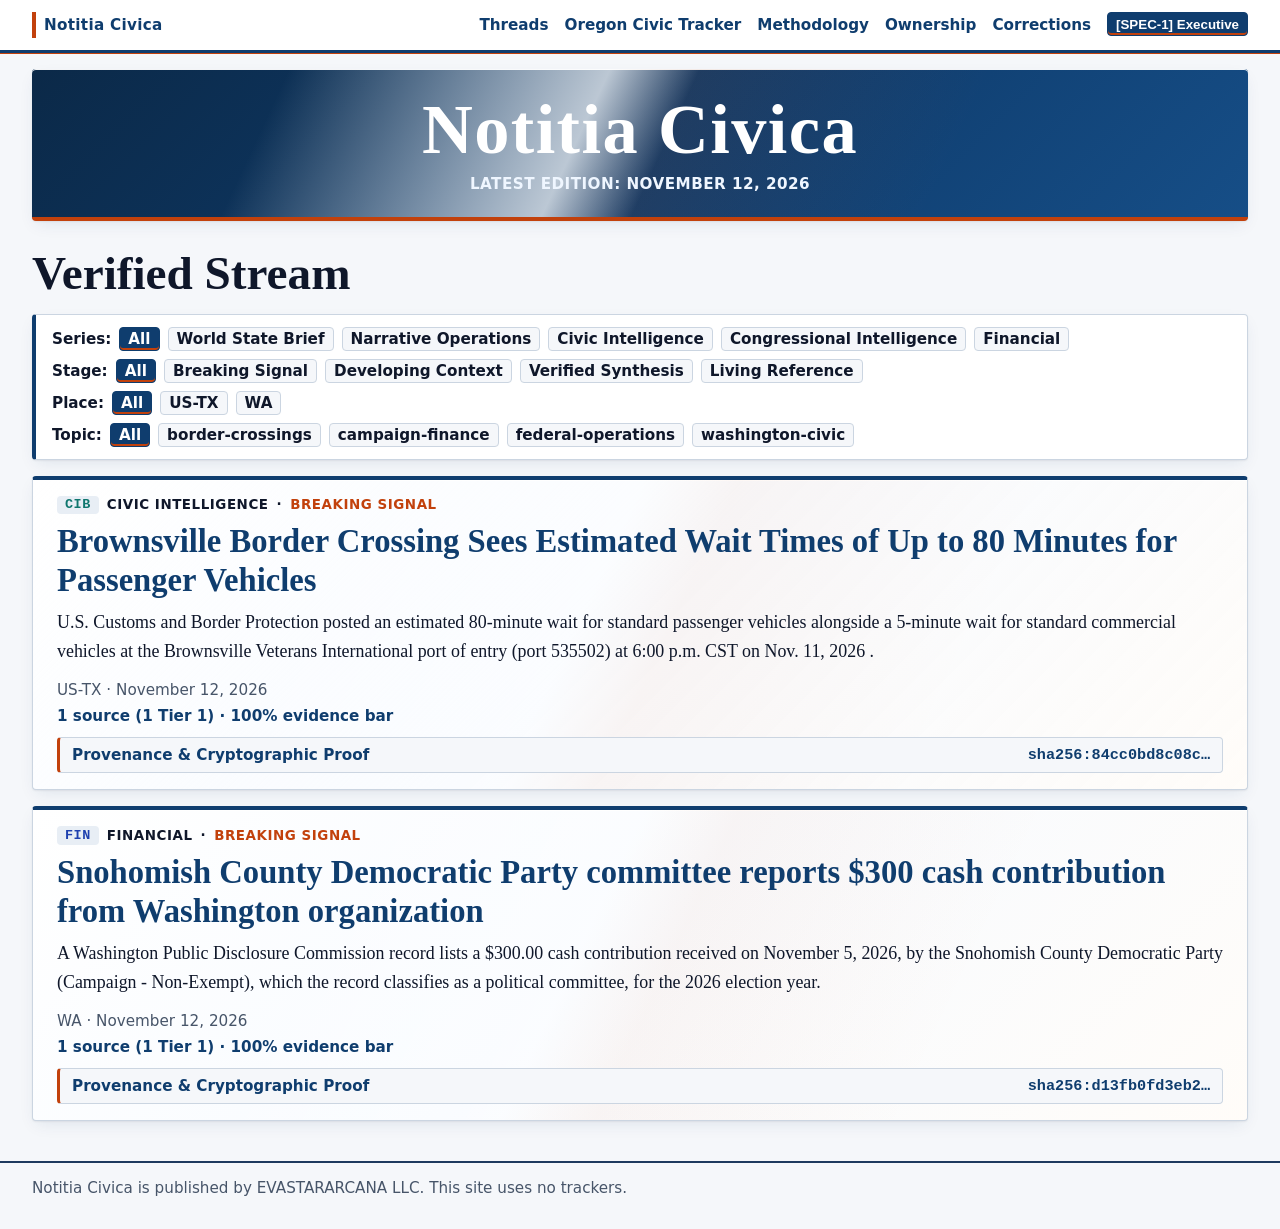
==== commit 438a01c8: "deploy(public): publish Astro build from Penfield Desk 2026-11-16T22:24:33+00:00" ====
--- a/index.html
+++ b/index.html
@@ -1 +1 @@
-<!DOCTYPE html><html lang="en"><head><meta charset="utf-8"><meta name="viewport" content="width=device-width, initial-scale=1"><title>Notitia Civica</title><meta name="description" content="Public-interest reporting in which every claim links to a sealed primary source."><link rel="canonical" href="https://notitiacivica.com/"><link rel="icon" href="data:,"><link rel="stylesheet" href="/_astro/Base.BA-cpCaV.css"></head><body><a class="skip-link" href="#content">Skip to content</a><header class="site-header"><nav class="site-nav page" aria-label="Main"><ul><li class="brand"><a href="/">Notitia Civica</a></li><li><a href="/oregon-civic-tracker/">Oregon Civic Tracker</a></li><li><a href="/trust/methodology/">Methodology</a></li><li><a href="/trust/ownership/">Ownership</a></li><li><a href="/trust/corrections/">Corrections</a></li><li><button type="button" id="theme-toggle" class="filter-pill" aria-pressed="false">[SPEC-1] Executive</button></li></ul></nav></header><main id="content" class="page" tabindex="-1"><div class="masthead"><p class="masthead-title">Notitia Civica</p><p class="masthead-line">Latest edition: November 12, 2026</p></div><h1>Verified Stream</h1><nav class="stream-filters" aria-label="Filter stream"><p class="filter-row"><strong>Series:</strong><a class="filter-pill" data-filter-key="series" data-filter-val="" href="/">All</a><a class="filter-pill" data-filter-key="series" data-filter-val="wsb" href="/?series=wsb">World State Brief</a><a class="filter-pill" data-filter-key="series" data-filter-val="narr-ops" href="/?series=narr-ops">Narrative Operations</a><a class="filter-pill" data-filter-key="series" data-filter-val="cib" href="/?series=cib">Civic Intelligence</a><a class="filter-pill" data-filter-key="series" data-filter-val="cong-int" href="/?series=cong-int">Congressional Intelligence</a><a class="filter-pill" data-filter-key="series" data-filter-val="fin" href="/?series=fin">Financial</a></p><p class="filter-row"><strong>Stage:</strong><a class="filter-pill" data-filter-key="stage" data-filter-val="" href="/">All</a><a class="filter-pill" data-filter-key="stage" data-filter-val="breaking" href="/?stage=breaking">Breaking Signal</a><a class="filter-pill" data-filter-key="stage" data-filter-val="developing" href="/?stage=developing">Developing Context</a><a class="filter-pill" data-filter-key="stage" data-filter-val="synthesis" href="/?stage=synthesis">Verified Synthesis</a><a class="filter-pill" data-filter-key="stage" data-filter-val="reference" href="/?stage=reference">Living Reference</a></p><p class="filter-row"><strong>Place:</strong><a class="filter-pill" data-filter-key="jurisdiction" data-filter-val="" href="/">All</a><a class="filter-pill" data-filter-key="jurisdiction" data-filter-val="us-tx" href="/?jurisdiction=us-tx">US-TX</a><a class="filter-pill" data-filter-key="jurisdiction" data-filter-val="wa" href="/?jurisdiction=wa">WA</a></p><p class="filter-row"><strong>Topic:</strong><a class="filter-pill" data-filter-key="topic" data-filter-val="" href="/">All</a><a class="filter-pill" data-filter-key="topic" data-filter-val="border-crossings" href="/?topic=border-crossings">border-crossings</a><a class="filter-pill" data-filter-key="topic" data-filter-val="campaign-finance" href="/?topic=campaign-finance">campaign-finance</a><a class="filter-pill" data-filter-key="topic" data-filter-val="federal-operations" href="/?topic=federal-operations">federal-operations</a><a class="filter-pill" data-filter-key="topic" data-filter-val="washington-civic" href="/?topic=washington-civic">washington-civic</a></p></nav><p id="filter-status" class="filter-status" hidden><span id="filter-status-text"></span> <a href="/">Clear filter</a></p><div class="stream-list"><article class="brief-card" data-series="cib" data-stage="breaking" data-jurisdiction="us-tx" data-topics="border-crossings,federal-operations"><p class="card-kicker"><span class="series-code series-cib">CIB</span><span class="series-name">Civic Intelligence</span><span aria-hidden="true">·</span><span class="stage-name">Breaking Signal</span></p><h2><a href="/citizens-cognisance/brownsville-border-crossing-sees-estimated-wait-times-of-up-26451c50/">Brownsville Border Crossing Sees Estimated Wait Times of Up to 80 Minutes for Passenger Vehicles</a></h2><p>U.S. Customs and Border Protection posted an estimated 80-minute wait for standard passenger vehicles alongside a 5-minute wait for standard commercial vehicles at the Brownsville Veterans International port of entry (port 535502) at 6:00 p.m. CST on Nov. 11, 2026 .</p><p class="card-meta"><span>US-TX</span> · <time datetime="2026-11-12T00:02:33.173876-08:00">November 12, 2026</time></p><p class="card-evidence">1 source (1 Tier 1) · 100% evidence bar</p><details class="provenance-drawer"><summary><span>Provenance &amp; Cryptographic Proof</span><span class="mono">sha256:84cc0bd8c08c…</span></summary><div class="provenance-body"><p><strong>Signed by:</strong> Matthew James Lakamp · <time datetime="2026-11-12T08:02:33Z">Nov 12, 2026, 8:02 AM</time></p><p><strong>Editorial Proof SHA-256:</strong> <code class="mono">84cc0bd8c08c6cb07608c5a6530a0a9af651676e62b869ac241a900ed450e92d</code></p><p><strong>Sealed Sources (1):</strong></p><ul class="provenance-sources"><li><span class="tier-tag tier-1">Tier 1 primary</span> <a href="https://bwt.cbp.gov/api/bwtnew/535502" rel="noopener noreferrer">bwt.cbp.gov</a> <span class="mono">(800e1097df96…)</span></li></ul></div></details></article><article class="brief-card" data-series="fin" data-stage="breaking" data-jurisdiction="wa" data-topics="campaign-finance,washington-civic"><p class="card-kicker"><span class="series-code series-fin">FIN</span><span class="series-name">Financial</span><span aria-hidden="true">·</span><span class="stage-name">Breaking Signal</span></p><h2><a href="/citizens-cognisance/snohomish-county-democratic-party-committee-reports-300-cash-c9a2dc65/">Snohomish County Democratic Party committee reports $300 cash contribution from Washington organization</a></h2><p>A Washington Public Disclosure Commission record lists a $300.00 cash contribution received on November 5, 2026, by the Snohomish County Democratic Party (Campaign - Non-Exempt), which the record classifies as a political committee, for the 2026 election year.</p><p class="card-meta"><span>WA</span> · <time datetime="2026-11-11T18:31:45.891681-08:00">November 12, 2026</time></p><p class="card-evidence">1 source (1 Tier 1) · 100% evidence bar</p><details class="provenance-drawer"><summary><span>Provenance &amp; Cryptographic Proof</span><span class="mono">sha256:d13fb0fd3eb2…</span></summary><div class="provenance-body"><p><strong>Signed by:</strong> Matthew James Lakamp · <time datetime="2026-11-12T02:31:45Z">Nov 12, 2026, 2:31 AM</time></p><p><strong>Editorial Proof SHA-256:</strong> <code class="mono">d13fb0fd3eb273b1137bc985bc5ab6add8dbed2e41decab77abe1d8ea7f800df</code></p><p><strong>Sealed Sources (1):</strong></p><ul class="provenance-sources"><li><span class="tier-tag tier-1">Tier 1 primary</span> <a href="https://data.wa.gov/resource/kv7h-kjye.json?id=21818535&amp;$select=id,report_number,filer_id,filer_name,type,for_or_against,jurisdiction,jurisdiction_type,election_year,amount,cash_or_in_kind,receipt_date,description,contributor_category,contributor_state" rel="noopener noreferrer">data.wa.gov</a> <span class="mono">(ff8ce84ffb61…)</span></li></ul></div></details></article></div><script type="module">var e=new URLSearchParams(window.location.search),t=new Map;for(let n of[`series`,`stage`,`jurisdiction`,`topic`]){let r=e.get(n);r&&t.set(n,r)}for(let e of document.querySelectorAll(`.filter-pill`)){let n=e.dataset.filterKey??``,r=e.dataset.filterVal??``;(t.get(n)??``)===r&&e.setAttribute(`aria-current`,`true`)}if(t.size>0){let e=[...t.entries()],n=document.querySelectorAll(`.stream-list .brief-card`),r=0;for(let t of n){let n=e.every(([e,n])=>e===`topic`?(t.dataset.topics??``).split(`,`).includes(n):t.dataset[e]===n);t.hidden=!n,n&&r++}let i=document.getElementById(`filter-status`),a=document.getElementById(`filter-status-text`);if(i&&a){let t=e.map(([e,t])=>`${e}: ${t}`).join(`, `);a.textContent=`Showing ${r} item${r===1?``:`s`} filtered by ${t}.`,i.hidden=!1}}</script></main><footer class="site-footer"><div class="page"><p>Notitia Civica is published by EVASTARARCANA LLC. This site uses no trackers.</p></div></footer><script type="module">for(let e of document.querySelectorAll(`.copy-chip`))e.addEventListener(`click`,async()=>{try{await navigator.clipboard.writeText(e.dataset.copy??``),e.textContent=`Copied`}catch{e.textContent=`Select the hash to copy`}});var e=window.matchMedia(`(min-width: 60rem)`),t=window.matchMedia(`print`),n=document.querySelectorAll(`.sidenote`),r=()=>{for(let r of n)r.open=e.matches||t.matches};r(),e.addEventListener(`change`,r),t.addEventListener(`change`,r);var i=document.documentElement,a=document.getElementById(`theme-toggle`),o=e=>{let t=e===`executive`;i.dataset.theme=t?`executive`:`public`,a&&(a.setAttribute(`aria-pressed`,String(t)),a.textContent=t?`Public View`:`[SPEC-1] Executive`);for(let e of document.querySelectorAll(`.provenance-drawer`))e.open=t};o(localStorage.getItem(`nc-theme`)??`public`),a?.addEventListener(`click`,()=>{let e=i.dataset.theme===`executive`?`public`:`executive`;localStorage.setItem(`nc-theme`,e),o(e)});</script></body></html>+<!DOCTYPE html><html lang="en"><head><meta charset="utf-8"><meta name="viewport" content="width=device-width, initial-scale=1"><title>Notitia Civica</title><meta name="description" content="Public-interest reporting in which every claim links to a sealed primary source."><link rel="canonical" href="https://notitiacivica.com/"><link rel="icon" href="data:,"><link rel="stylesheet" href="/_astro/Base.BA-cpCaV.css"></head><body><a class="skip-link" href="#content">Skip to content</a><header class="site-header"><nav class="site-nav page" aria-label="Main"><ul><li class="brand"><a href="/">Notitia Civica</a></li><li><a href="/stories/">Threads</a></li><li><a href="/oregon-civic-tracker/">Oregon Civic Tracker</a></li><li><a href="/trust/methodology/">Methodology</a></li><li><a href="/trust/ownership/">Ownership</a></li><li><a href="/trust/corrections/">Corrections</a></li><li><button type="button" id="theme-toggle" class="filter-pill" aria-pressed="false">[SPEC-1] Executive</button></li></ul></nav></header><main id="content" class="page" tabindex="-1"><div class="masthead"><p class="masthead-title">Notitia Civica</p><p class="masthead-line">Latest edition: November 12, 2026</p></div><h1>Verified Stream</h1><nav class="stream-filters" aria-label="Filter stream"><p class="filter-row"><strong>Series:</strong><a class="filter-pill" data-filter-key="series" data-filter-val="" href="/">All</a><a class="filter-pill" data-filter-key="series" data-filter-val="wsb" href="/?series=wsb">World State Brief</a><a class="filter-pill" data-filter-key="series" data-filter-val="narr-ops" href="/?series=narr-ops">Narrative Operations</a><a class="filter-pill" data-filter-key="series" data-filter-val="cib" href="/?series=cib">Civic Intelligence</a><a class="filter-pill" data-filter-key="series" data-filter-val="cong-int" href="/?series=cong-int">Congressional Intelligence</a><a class="filter-pill" data-filter-key="series" data-filter-val="fin" href="/?series=fin">Financial</a></p><p class="filter-row"><strong>Stage:</strong><a class="filter-pill" data-filter-key="stage" data-filter-val="" href="/">All</a><a class="filter-pill" data-filter-key="stage" data-filter-val="breaking" href="/?stage=breaking">Breaking Signal</a><a class="filter-pill" data-filter-key="stage" data-filter-val="developing" href="/?stage=developing">Developing Context</a><a class="filter-pill" data-filter-key="stage" data-filter-val="synthesis" href="/?stage=synthesis">Verified Synthesis</a><a class="filter-pill" data-filter-key="stage" data-filter-val="reference" href="/?stage=reference">Living Reference</a></p><p class="filter-row"><strong>Place:</strong><a class="filter-pill" data-filter-key="jurisdiction" data-filter-val="" href="/">All</a><a class="filter-pill" data-filter-key="jurisdiction" data-filter-val="us-tx" href="/?jurisdiction=us-tx">US-TX</a><a class="filter-pill" data-filter-key="jurisdiction" data-filter-val="wa" href="/?jurisdiction=wa">WA</a></p><p class="filter-row"><strong>Topic:</strong><a class="filter-pill" data-filter-key="topic" data-filter-val="" href="/">All</a><a class="filter-pill" data-filter-key="topic" data-filter-val="border-crossings" href="/?topic=border-crossings">border-crossings</a><a class="filter-pill" data-filter-key="topic" data-filter-val="campaign-finance" href="/?topic=campaign-finance">campaign-finance</a><a class="filter-pill" data-filter-key="topic" data-filter-val="federal-operations" href="/?topic=federal-operations">federal-operations</a><a class="filter-pill" data-filter-key="topic" data-filter-val="washington-civic" href="/?topic=washington-civic">washington-civic</a></p></nav><p id="filter-status" class="filter-status" hidden><span id="filter-status-text"></span> <a href="/">Clear filter</a></p><div class="stream-list"><article class="brief-card" data-series="cib" data-stage="breaking" data-jurisdiction="us-tx" data-topics="border-crossings,federal-operations"><p class="card-kicker"><span class="series-code series-cib">CIB</span><span class="series-name">Civic Intelligence</span><span aria-hidden="true">·</span><span class="stage-name">Breaking Signal</span></p><h2><a href="/citizens-cognisance/brownsville-border-crossing-sees-estimated-wait-times-of-up-26451c50/">Brownsville Border Crossing Sees Estimated Wait Times of Up to 80 Minutes for Passenger Vehicles</a></h2><p>U.S. Customs and Border Protection posted an estimated 80-minute wait for standard passenger vehicles alongside a 5-minute wait for standard commercial vehicles at the Brownsville Veterans International port of entry (port 535502) at 6:00 p.m. CST on Nov. 11, 2026 .</p><p class="card-meta"><span>US-TX</span> · <time datetime="2026-11-12T00:02:33.173876-08:00">November 12, 2026</time></p><p class="card-evidence">1 source (1 Tier 1) · 100% evidence bar</p><details class="provenance-drawer"><summary><span>Provenance &amp; Cryptographic Proof</span><span class="mono">sha256:84cc0bd8c08c…</span></summary><div class="provenance-body"><p><strong>Signed by:</strong> Matthew James Lakamp · <time datetime="2026-11-12T08:02:33Z">Nov 12, 2026, 8:02 AM</time></p><p><strong>Editorial Proof SHA-256:</strong> <code class="mono">84cc0bd8c08c6cb07608c5a6530a0a9af651676e62b869ac241a900ed450e92d</code></p><p><strong>Sealed Sources (1):</strong></p><ul class="provenance-sources"><li><span class="tier-tag tier-1">Tier 1 primary</span> <a href="https://bwt.cbp.gov/api/bwtnew/535502" rel="noopener noreferrer">bwt.cbp.gov</a> <span class="mono">(800e1097df96…)</span></li></ul></div></details></article><article class="brief-card" data-series="fin" data-stage="breaking" data-jurisdiction="wa" data-topics="campaign-finance,washington-civic"><p class="card-kicker"><span class="series-code series-fin">FIN</span><span class="series-name">Financial</span><span aria-hidden="true">·</span><span class="stage-name">Breaking Signal</span></p><h2><a href="/citizens-cognisance/snohomish-county-democratic-party-committee-reports-300-cash-c9a2dc65/">Snohomish County Democratic Party committee reports $300 cash contribution from Washington organization</a></h2><p>A Washington Public Disclosure Commission record lists a $300.00 cash contribution received on November 5, 2026, by the Snohomish County Democratic Party (Campaign - Non-Exempt), which the record classifies as a political committee, for the 2026 election year.</p><p class="card-meta"><span>WA</span> · <time datetime="2026-11-11T18:31:45.891681-08:00">November 12, 2026</time></p><p class="card-evidence">1 source (1 Tier 1) · 100% evidence bar</p><details class="provenance-drawer"><summary><span>Provenance &amp; Cryptographic Proof</span><span class="mono">sha256:d13fb0fd3eb2…</span></summary><div class="provenance-body"><p><strong>Signed by:</strong> Matthew James Lakamp · <time datetime="2026-11-12T02:31:45Z">Nov 12, 2026, 2:31 AM</time></p><p><strong>Editorial Proof SHA-256:</strong> <code class="mono">d13fb0fd3eb273b1137bc985bc5ab6add8dbed2e41decab77abe1d8ea7f800df</code></p><p><strong>Sealed Sources (1):</strong></p><ul class="provenance-sources"><li><span class="tier-tag tier-1">Tier 1 primary</span> <a href="https://data.wa.gov/resource/kv7h-kjye.json?id=21818535&amp;$select=id,report_number,filer_id,filer_name,type,for_or_against,jurisdiction,jurisdiction_type,election_year,amount,cash_or_in_kind,receipt_date,description,contributor_category,contributor_state" rel="noopener noreferrer">data.wa.gov</a> <span class="mono">(ff8ce84ffb61…)</span></li></ul></div></details></article></div><script type="module">var e=new URLSearchParams(window.location.search),t=new Map;for(let n of[`series`,`stage`,`jurisdiction`,`topic`]){let r=e.get(n);r&&t.set(n,r)}for(let e of document.querySelectorAll(`.filter-pill`)){let n=e.dataset.filterKey??``,r=e.dataset.filterVal??``;(t.get(n)??``)===r&&e.setAttribute(`aria-current`,`true`)}if(t.size>0){let e=[...t.entries()],n=document.querySelectorAll(`.stream-list .brief-card`),r=0;for(let t of n){let n=e.every(([e,n])=>e===`topic`?(t.dataset.topics??``).split(`,`).includes(n):t.dataset[e]===n);t.hidden=!n,n&&r++}let i=document.getElementById(`filter-status`),a=document.getElementById(`filter-status-text`);if(i&&a){let t=e.map(([e,t])=>`${e}: ${t}`).join(`, `);a.textContent=`Showing ${r} item${r===1?``:`s`} filtered by ${t}.`,i.hidden=!1}}</script></main><footer class="site-footer"><div class="page"><p>Notitia Civica is published by EVASTARARCANA LLC. This site uses no trackers.</p></div></footer><script type="module">for(let e of document.querySelectorAll(`.copy-chip`))e.addEventListener(`click`,async()=>{try{await navigator.clipboard.writeText(e.dataset.copy??``),e.textContent=`Copied`}catch{e.textContent=`Select the hash to copy`}});var e=window.matchMedia(`(min-width: 60rem)`),t=window.matchMedia(`print`),n=document.querySelectorAll(`.sidenote`),r=()=>{for(let r of n)r.open=e.matches||t.matches};r(),e.addEventListener(`change`,r),t.addEventListener(`change`,r);var i=document.documentElement,a=document.getElementById(`theme-toggle`),o=e=>{let t=e===`executive`;i.dataset.theme=t?`executive`:`public`,a&&(a.setAttribute(`aria-pressed`,String(t)),a.textContent=t?`Public View`:`[SPEC-1] Executive`);for(let e of document.querySelectorAll(`.provenance-drawer`))e.open=t};o(localStorage.getItem(`nc-theme`)??`public`),a?.addEventListener(`click`,()=>{let e=i.dataset.theme===`executive`?`public`:`executive`;localStorage.setItem(`nc-theme`,e),o(e)});</script></body></html>
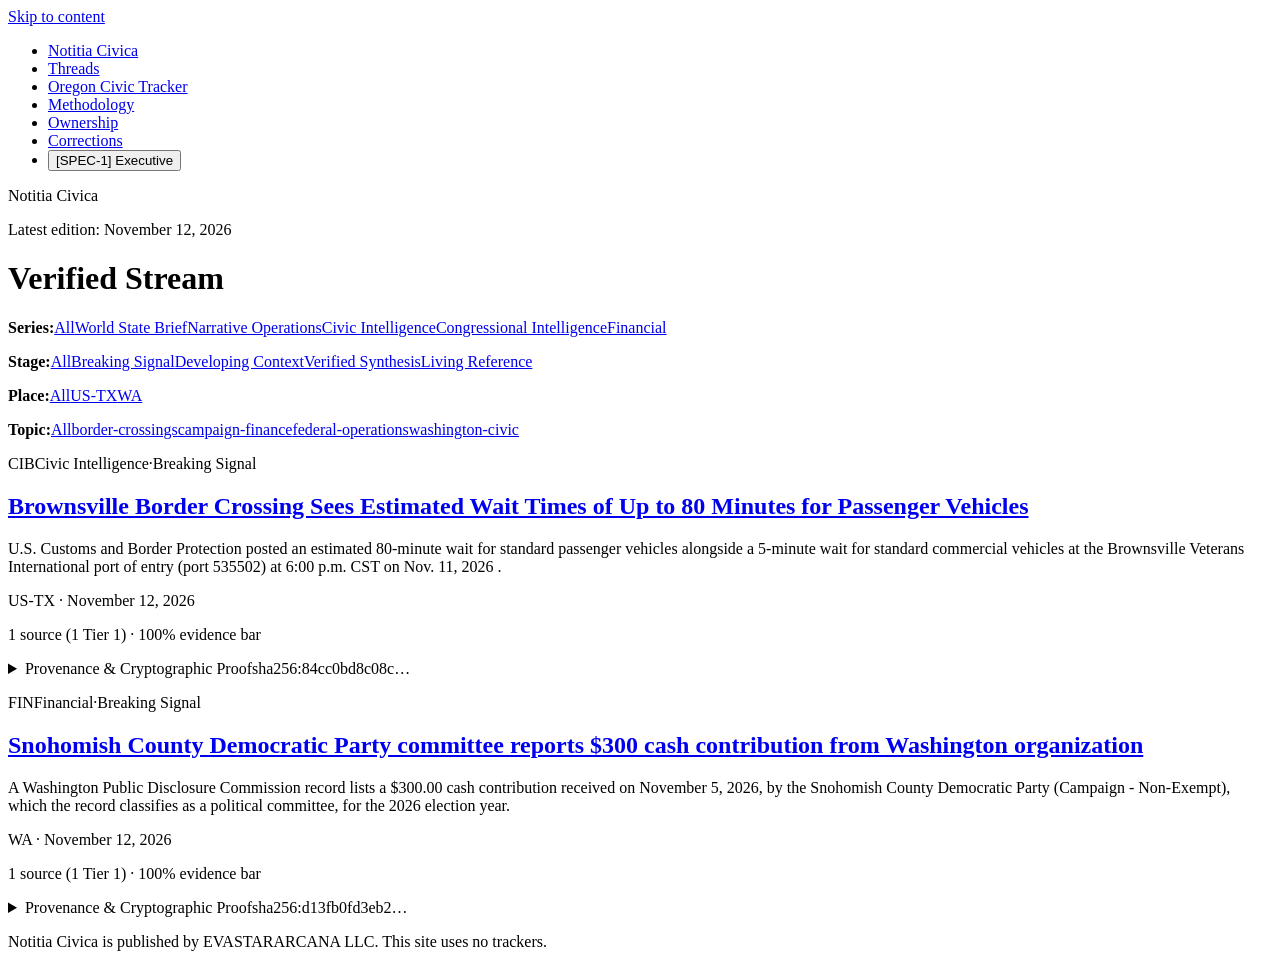
==== commit 76e025c2: "deploy(public): publish Astro build from Penfield Desk 2026-11-16T22:28:51+00:00" ====
--- a/index.html
+++ b/index.html
@@ -1 +1 @@
-<!DOCTYPE html><html lang="en"><head><meta charset="utf-8"><meta name="viewport" content="width=device-width, initial-scale=1"><title>Notitia Civica</title><meta name="description" content="Public-interest reporting in which every claim links to a sealed primary source."><link rel="canonical" href="https://notitiacivica.com/"><link rel="icon" href="data:,"><link rel="stylesheet" href="/_astro/Base.BA-cpCaV.css"></head><body><a class="skip-link" href="#content">Skip to content</a><header class="site-header"><nav class="site-nav page" aria-label="Main"><ul><li class="brand"><a href="/">Notitia Civica</a></li><li><a href="/stories/">Threads</a></li><li><a href="/oregon-civic-tracker/">Oregon Civic Tracker</a></li><li><a href="/trust/methodology/">Methodology</a></li><li><a href="/trust/ownership/">Ownership</a></li><li><a href="/trust/corrections/">Corrections</a></li><li><button type="button" id="theme-toggle" class="filter-pill" aria-pressed="false">[SPEC-1] Executive</button></li></ul></nav></header><main id="content" class="page" tabindex="-1"><div class="masthead"><p class="masthead-title">Notitia Civica</p><p class="masthead-line">Latest edition: November 12, 2026</p></div><h1>Verified Stream</h1><nav class="stream-filters" aria-label="Filter stream"><p class="filter-row"><strong>Series:</strong><a class="filter-pill" data-filter-key="series" data-filter-val="" href="/">All</a><a class="filter-pill" data-filter-key="series" data-filter-val="wsb" href="/?series=wsb">World State Brief</a><a class="filter-pill" data-filter-key="series" data-filter-val="narr-ops" href="/?series=narr-ops">Narrative Operations</a><a class="filter-pill" data-filter-key="series" data-filter-val="cib" href="/?series=cib">Civic Intelligence</a><a class="filter-pill" data-filter-key="series" data-filter-val="cong-int" href="/?series=cong-int">Congressional Intelligence</a><a class="filter-pill" data-filter-key="series" data-filter-val="fin" href="/?series=fin">Financial</a></p><p class="filter-row"><strong>Stage:</strong><a class="filter-pill" data-filter-key="stage" data-filter-val="" href="/">All</a><a class="filter-pill" data-filter-key="stage" data-filter-val="breaking" href="/?stage=breaking">Breaking Signal</a><a class="filter-pill" data-filter-key="stage" data-filter-val="developing" href="/?stage=developing">Developing Context</a><a class="filter-pill" data-filter-key="stage" data-filter-val="synthesis" href="/?stage=synthesis">Verified Synthesis</a><a class="filter-pill" data-filter-key="stage" data-filter-val="reference" href="/?stage=reference">Living Reference</a></p><p class="filter-row"><strong>Place:</strong><a class="filter-pill" data-filter-key="jurisdiction" data-filter-val="" href="/">All</a><a class="filter-pill" data-filter-key="jurisdiction" data-filter-val="us-tx" href="/?jurisdiction=us-tx">US-TX</a><a class="filter-pill" data-filter-key="jurisdiction" data-filter-val="wa" href="/?jurisdiction=wa">WA</a></p><p class="filter-row"><strong>Topic:</strong><a class="filter-pill" data-filter-key="topic" data-filter-val="" href="/">All</a><a class="filter-pill" data-filter-key="topic" data-filter-val="border-crossings" href="/?topic=border-crossings">border-crossings</a><a class="filter-pill" data-filter-key="topic" data-filter-val="campaign-finance" href="/?topic=campaign-finance">campaign-finance</a><a class="filter-pill" data-filter-key="topic" data-filter-val="federal-operations" href="/?topic=federal-operations">federal-operations</a><a class="filter-pill" data-filter-key="topic" data-filter-val="washington-civic" href="/?topic=washington-civic">washington-civic</a></p></nav><p id="filter-status" class="filter-status" hidden><span id="filter-status-text"></span> <a href="/">Clear filter</a></p><div class="stream-list"><article class="brief-card" data-series="cib" data-stage="breaking" data-jurisdiction="us-tx" data-topics="border-crossings,federal-operations"><p class="card-kicker"><span class="series-code series-cib">CIB</span><span class="series-name">Civic Intelligence</span><span aria-hidden="true">·</span><span class="stage-name">Breaking Signal</span></p><h2><a href="/citizens-cognisance/brownsville-border-crossing-sees-estimated-wait-times-of-up-26451c50/">Brownsville Border Crossing Sees Estimated Wait Times of Up to 80 Minutes for Passenger Vehicles</a></h2><p>U.S. Customs and Border Protection posted an estimated 80-minute wait for standard passenger vehicles alongside a 5-minute wait for standard commercial vehicles at the Brownsville Veterans International port of entry (port 535502) at 6:00 p.m. CST on Nov. 11, 2026 .</p><p class="card-meta"><span>US-TX</span> · <time datetime="2026-11-12T00:02:33.173876-08:00">November 12, 2026</time></p><p class="card-evidence">1 source (1 Tier 1) · 100% evidence bar</p><details class="provenance-drawer"><summary><span>Provenance &amp; Cryptographic Proof</span><span class="mono">sha256:84cc0bd8c08c…</span></summary><div class="provenance-body"><p><strong>Signed by:</strong> Matthew James Lakamp · <time datetime="2026-11-12T08:02:33Z">Nov 12, 2026, 8:02 AM</time></p><p><strong>Editorial Proof SHA-256:</strong> <code class="mono">84cc0bd8c08c6cb07608c5a6530a0a9af651676e62b869ac241a900ed450e92d</code></p><p><strong>Sealed Sources (1):</strong></p><ul class="provenance-sources"><li><span class="tier-tag tier-1">Tier 1 primary</span> <a href="https://bwt.cbp.gov/api/bwtnew/535502" rel="noopener noreferrer">bwt.cbp.gov</a> <span class="mono">(800e1097df96…)</span></li></ul></div></details></article><article class="brief-card" data-series="fin" data-stage="breaking" data-jurisdiction="wa" data-topics="campaign-finance,washington-civic"><p class="card-kicker"><span class="series-code series-fin">FIN</span><span class="series-name">Financial</span><span aria-hidden="true">·</span><span class="stage-name">Breaking Signal</span></p><h2><a href="/citizens-cognisance/snohomish-county-democratic-party-committee-reports-300-cash-c9a2dc65/">Snohomish County Democratic Party committee reports $300 cash contribution from Washington organization</a></h2><p>A Washington Public Disclosure Commission record lists a $300.00 cash contribution received on November 5, 2026, by the Snohomish County Democratic Party (Campaign - Non-Exempt), which the record classifies as a political committee, for the 2026 election year.</p><p class="card-meta"><span>WA</span> · <time datetime="2026-11-11T18:31:45.891681-08:00">November 12, 2026</time></p><p class="card-evidence">1 source (1 Tier 1) · 100% evidence bar</p><details class="provenance-drawer"><summary><span>Provenance &amp; Cryptographic Proof</span><span class="mono">sha256:d13fb0fd3eb2…</span></summary><div class="provenance-body"><p><strong>Signed by:</strong> Matthew James Lakamp · <time datetime="2026-11-12T02:31:45Z">Nov 12, 2026, 2:31 AM</time></p><p><strong>Editorial Proof SHA-256:</strong> <code class="mono">d13fb0fd3eb273b1137bc985bc5ab6add8dbed2e41decab77abe1d8ea7f800df</code></p><p><strong>Sealed Sources (1):</strong></p><ul class="provenance-sources"><li><span class="tier-tag tier-1">Tier 1 primary</span> <a href="https://data.wa.gov/resource/kv7h-kjye.json?id=21818535&amp;$select=id,report_number,filer_id,filer_name,type,for_or_against,jurisdiction,jurisdiction_type,election_year,amount,cash_or_in_kind,receipt_date,description,contributor_category,contributor_state" rel="noopener noreferrer">data.wa.gov</a> <span class="mono">(ff8ce84ffb61…)</span></li></ul></div></details></article></div><script type="module">var e=new URLSearchParams(window.location.search),t=new Map;for(let n of[`series`,`stage`,`jurisdiction`,`topic`]){let r=e.get(n);r&&t.set(n,r)}for(let e of document.querySelectorAll(`.filter-pill`)){let n=e.dataset.filterKey??``,r=e.dataset.filterVal??``;(t.get(n)??``)===r&&e.setAttribute(`aria-current`,`true`)}if(t.size>0){let e=[...t.entries()],n=document.querySelectorAll(`.stream-list .brief-card`),r=0;for(let t of n){let n=e.every(([e,n])=>e===`topic`?(t.dataset.topics??``).split(`,`).includes(n):t.dataset[e]===n);t.hidden=!n,n&&r++}let i=document.getElementById(`filter-status`),a=document.getElementById(`filter-status-text`);if(i&&a){let t=e.map(([e,t])=>`${e}: ${t}`).join(`, `);a.textContent=`Showing ${r} item${r===1?``:`s`} filtered by ${t}.`,i.hidden=!1}}</script></main><footer class="site-footer"><div class="page"><p>Notitia Civica is published by EVASTARARCANA LLC. This site uses no trackers.</p></div></footer><script type="module">for(let e of document.querySelectorAll(`.copy-chip`))e.addEventListener(`click`,async()=>{try{await navigator.clipboard.writeText(e.dataset.copy??``),e.textContent=`Copied`}catch{e.textContent=`Select the hash to copy`}});var e=window.matchMedia(`(min-width: 60rem)`),t=window.matchMedia(`print`),n=document.querySelectorAll(`.sidenote`),r=()=>{for(let r of n)r.open=e.matches||t.matches};r(),e.addEventListener(`change`,r),t.addEventListener(`change`,r);var i=document.documentElement,a=document.getElementById(`theme-toggle`),o=e=>{let t=e===`executive`;i.dataset.theme=t?`executive`:`public`,a&&(a.setAttribute(`aria-pressed`,String(t)),a.textContent=t?`Public View`:`[SPEC-1] Executive`);for(let e of document.querySelectorAll(`.provenance-drawer`))e.open=t};o(localStorage.getItem(`nc-theme`)??`public`),a?.addEventListener(`click`,()=>{let e=i.dataset.theme===`executive`?`public`:`executive`;localStorage.setItem(`nc-theme`,e),o(e)});</script></body></html>+<!DOCTYPE html><html lang="en"><head><meta charset="utf-8"><meta name="viewport" content="width=device-width, initial-scale=1"><title>Notitia Civica</title><meta name="description" content="Public-interest reporting in which every claim links to a sealed primary source."><link rel="canonical" href="https://notitiacivica.com/notitia-civica-ux/"><link rel="icon" href="data:,"><link rel="stylesheet" href="/notitia-civica-ux/_astro/Base.BA-cpCaV.css"></head><body><a class="skip-link" href="#content">Skip to content</a><header class="site-header"><nav class="site-nav page" aria-label="Main"><ul><li class="brand"><a href="/notitia-civica-ux/">Notitia Civica</a></li><li><a href="/notitia-civica-ux/stories/">Threads</a></li><li><a href="/notitia-civica-ux/oregon-civic-tracker/">Oregon Civic Tracker</a></li><li><a href="/notitia-civica-ux/trust/methodology/">Methodology</a></li><li><a href="/notitia-civica-ux/trust/ownership/">Ownership</a></li><li><a href="/notitia-civica-ux/trust/corrections/">Corrections</a></li><li><button type="button" id="theme-toggle" class="filter-pill" aria-pressed="false">[SPEC-1] Executive</button></li></ul></nav></header><main id="content" class="page" tabindex="-1"><div class="masthead"><p class="masthead-title">Notitia Civica</p><p class="masthead-line">Latest edition: November 12, 2026</p></div><h1>Verified Stream</h1><nav class="stream-filters" aria-label="Filter stream"><p class="filter-row"><strong>Series:</strong><a class="filter-pill" data-filter-key="series" data-filter-val="" href="/notitia-civica-ux/">All</a><a class="filter-pill" data-filter-key="series" data-filter-val="wsb" href="/notitia-civica-ux/?series=wsb">World State Brief</a><a class="filter-pill" data-filter-key="series" data-filter-val="narr-ops" href="/notitia-civica-ux/?series=narr-ops">Narrative Operations</a><a class="filter-pill" data-filter-key="series" data-filter-val="cib" href="/notitia-civica-ux/?series=cib">Civic Intelligence</a><a class="filter-pill" data-filter-key="series" data-filter-val="cong-int" href="/notitia-civica-ux/?series=cong-int">Congressional Intelligence</a><a class="filter-pill" data-filter-key="series" data-filter-val="fin" href="/notitia-civica-ux/?series=fin">Financial</a></p><p class="filter-row"><strong>Stage:</strong><a class="filter-pill" data-filter-key="stage" data-filter-val="" href="/notitia-civica-ux/">All</a><a class="filter-pill" data-filter-key="stage" data-filter-val="breaking" href="/notitia-civica-ux/?stage=breaking">Breaking Signal</a><a class="filter-pill" data-filter-key="stage" data-filter-val="developing" href="/notitia-civica-ux/?stage=developing">Developing Context</a><a class="filter-pill" data-filter-key="stage" data-filter-val="synthesis" href="/notitia-civica-ux/?stage=synthesis">Verified Synthesis</a><a class="filter-pill" data-filter-key="stage" data-filter-val="reference" href="/notitia-civica-ux/?stage=reference">Living Reference</a></p><p class="filter-row"><strong>Place:</strong><a class="filter-pill" data-filter-key="jurisdiction" data-filter-val="" href="/notitia-civica-ux/">All</a><a class="filter-pill" data-filter-key="jurisdiction" data-filter-val="us-tx" href="/notitia-civica-ux/?jurisdiction=us-tx">US-TX</a><a class="filter-pill" data-filter-key="jurisdiction" data-filter-val="wa" href="/notitia-civica-ux/?jurisdiction=wa">WA</a></p><p class="filter-row"><strong>Topic:</strong><a class="filter-pill" data-filter-key="topic" data-filter-val="" href="/notitia-civica-ux/">All</a><a class="filter-pill" data-filter-key="topic" data-filter-val="border-crossings" href="/notitia-civica-ux/?topic=border-crossings">border-crossings</a><a class="filter-pill" data-filter-key="topic" data-filter-val="campaign-finance" href="/notitia-civica-ux/?topic=campaign-finance">campaign-finance</a><a class="filter-pill" data-filter-key="topic" data-filter-val="federal-operations" href="/notitia-civica-ux/?topic=federal-operations">federal-operations</a><a class="filter-pill" data-filter-key="topic" data-filter-val="washington-civic" href="/notitia-civica-ux/?topic=washington-civic">washington-civic</a></p></nav><p id="filter-status" class="filter-status" hidden><span id="filter-status-text"></span> <a href="/notitia-civica-ux/">Clear filter</a></p><div class="stream-list"><article class="brief-card" data-series="cib" data-stage="breaking" data-jurisdiction="us-tx" data-topics="border-crossings,federal-operations"><p class="card-kicker"><span class="series-code series-cib">CIB</span><span class="series-name">Civic Intelligence</span><span aria-hidden="true">·</span><span class="stage-name">Breaking Signal</span></p><h2><a href="/notitia-civica-ux/citizens-cognisance/brownsville-border-crossing-sees-estimated-wait-times-of-up-26451c50/">Brownsville Border Crossing Sees Estimated Wait Times of Up to 80 Minutes for Passenger Vehicles</a></h2><p>U.S. Customs and Border Protection posted an estimated 80-minute wait for standard passenger vehicles alongside a 5-minute wait for standard commercial vehicles at the Brownsville Veterans International port of entry (port 535502) at 6:00 p.m. CST on Nov. 11, 2026 .</p><p class="card-meta"><span>US-TX</span> · <time datetime="2026-11-12T00:02:33.173876-08:00">November 12, 2026</time></p><p class="card-evidence">1 source (1 Tier 1) · 100% evidence bar</p><details class="provenance-drawer"><summary><span>Provenance &amp; Cryptographic Proof</span><span class="mono">sha256:84cc0bd8c08c…</span></summary><div class="provenance-body"><p><strong>Signed by:</strong> Matthew James Lakamp · <time datetime="2026-11-12T08:02:33Z">Nov 12, 2026, 8:02 AM</time></p><p><strong>Editorial Proof SHA-256:</strong> <code class="mono">84cc0bd8c08c6cb07608c5a6530a0a9af651676e62b869ac241a900ed450e92d</code></p><p><strong>Sealed Sources (1):</strong></p><ul class="provenance-sources"><li><span class="tier-tag tier-1">Tier 1 primary</span> <a href="https://bwt.cbp.gov/api/bwtnew/535502" rel="noopener noreferrer">bwt.cbp.gov</a> <span class="mono">(800e1097df96…)</span></li></ul></div></details></article><article class="brief-card" data-series="fin" data-stage="breaking" data-jurisdiction="wa" data-topics="campaign-finance,washington-civic"><p class="card-kicker"><span class="series-code series-fin">FIN</span><span class="series-name">Financial</span><span aria-hidden="true">·</span><span class="stage-name">Breaking Signal</span></p><h2><a href="/notitia-civica-ux/citizens-cognisance/snohomish-county-democratic-party-committee-reports-300-cash-c9a2dc65/">Snohomish County Democratic Party committee reports $300 cash contribution from Washington organization</a></h2><p>A Washington Public Disclosure Commission record lists a $300.00 cash contribution received on November 5, 2026, by the Snohomish County Democratic Party (Campaign - Non-Exempt), which the record classifies as a political committee, for the 2026 election year.</p><p class="card-meta"><span>WA</span> · <time datetime="2026-11-11T18:31:45.891681-08:00">November 12, 2026</time></p><p class="card-evidence">1 source (1 Tier 1) · 100% evidence bar</p><details class="provenance-drawer"><summary><span>Provenance &amp; Cryptographic Proof</span><span class="mono">sha256:d13fb0fd3eb2…</span></summary><div class="provenance-body"><p><strong>Signed by:</strong> Matthew James Lakamp · <time datetime="2026-11-12T02:31:45Z">Nov 12, 2026, 2:31 AM</time></p><p><strong>Editorial Proof SHA-256:</strong> <code class="mono">d13fb0fd3eb273b1137bc985bc5ab6add8dbed2e41decab77abe1d8ea7f800df</code></p><p><strong>Sealed Sources (1):</strong></p><ul class="provenance-sources"><li><span class="tier-tag tier-1">Tier 1 primary</span> <a href="https://data.wa.gov/resource/kv7h-kjye.json?id=21818535&amp;$select=id,report_number,filer_id,filer_name,type,for_or_against,jurisdiction,jurisdiction_type,election_year,amount,cash_or_in_kind,receipt_date,description,contributor_category,contributor_state" rel="noopener noreferrer">data.wa.gov</a> <span class="mono">(ff8ce84ffb61…)</span></li></ul></div></details></article></div><script type="module">var e=new URLSearchParams(window.location.search),t=new Map;for(let n of[`series`,`stage`,`jurisdiction`,`topic`]){let r=e.get(n);r&&t.set(n,r)}for(let e of document.querySelectorAll(`.filter-pill`)){let n=e.dataset.filterKey??``,r=e.dataset.filterVal??``;(t.get(n)??``)===r&&e.setAttribute(`aria-current`,`true`)}if(t.size>0){let e=[...t.entries()],n=document.querySelectorAll(`.stream-list .brief-card`),r=0;for(let t of n){let n=e.every(([e,n])=>e===`topic`?(t.dataset.topics??``).split(`,`).includes(n):t.dataset[e]===n);t.hidden=!n,n&&r++}let i=document.getElementById(`filter-status`),a=document.getElementById(`filter-status-text`);if(i&&a){let t=e.map(([e,t])=>`${e}: ${t}`).join(`, `);a.textContent=`Showing ${r} item${r===1?``:`s`} filtered by ${t}.`,i.hidden=!1}}</script></main><footer class="site-footer"><div class="page"><p>Notitia Civica is published by EVASTARARCANA LLC. This site uses no trackers.</p></div></footer><script type="module">for(let e of document.querySelectorAll(`.copy-chip`))e.addEventListener(`click`,async()=>{try{await navigator.clipboard.writeText(e.dataset.copy??``),e.textContent=`Copied`}catch{e.textContent=`Select the hash to copy`}});var e=window.matchMedia(`(min-width: 60rem)`),t=window.matchMedia(`print`),n=document.querySelectorAll(`.sidenote`),r=()=>{for(let r of n)r.open=e.matches||t.matches};r(),e.addEventListener(`change`,r),t.addEventListener(`change`,r);var i=document.documentElement,a=document.getElementById(`theme-toggle`),o=e=>{let t=e===`executive`;i.dataset.theme=t?`executive`:`public`,a&&(a.setAttribute(`aria-pressed`,String(t)),a.textContent=t?`Public View`:`[SPEC-1] Executive`);for(let e of document.querySelectorAll(`.provenance-drawer`))e.open=t};o(localStorage.getItem(`nc-theme`)??`public`),a?.addEventListener(`click`,()=>{let e=i.dataset.theme===`executive`?`public`:`executive`;localStorage.setItem(`nc-theme`,e),o(e)});</script></body></html>
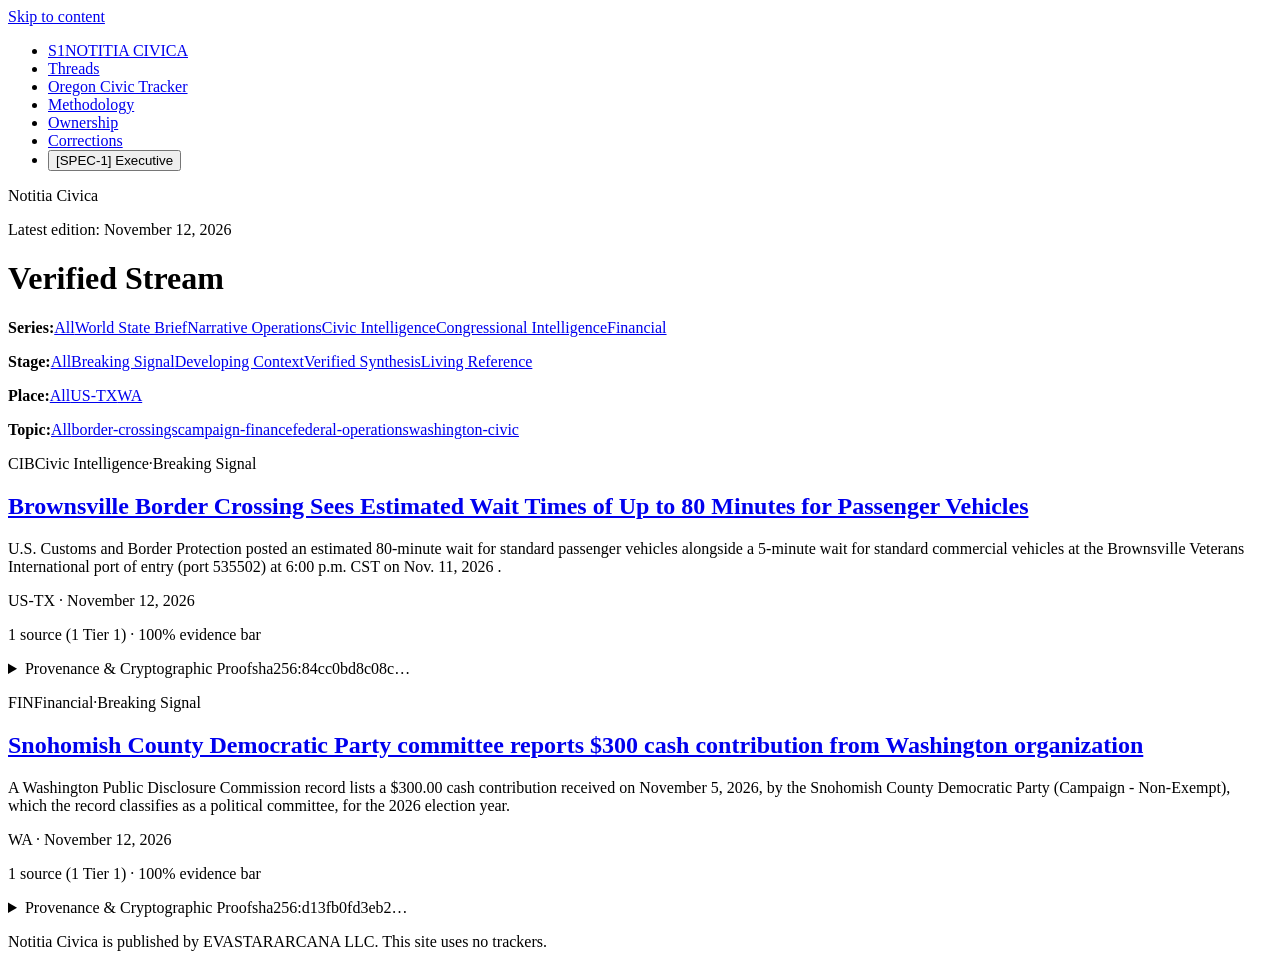
==== commit ae4bc91a: "deploy(public): publish SPEC-1 monochrome theme" ====
--- a/index.html
+++ b/index.html
@@ -1 +1 @@
-<!DOCTYPE html><html lang="en"><head><meta charset="utf-8"><meta name="viewport" content="width=device-width, initial-scale=1"><title>Notitia Civica</title><meta name="description" content="Public-interest reporting in which every claim links to a sealed primary source."><link rel="canonical" href="https://notitiacivica.com/notitia-civica-ux/"><link rel="icon" href="data:,"><link rel="stylesheet" href="/notitia-civica-ux/_astro/Base.BA-cpCaV.css"></head><body><a class="skip-link" href="#content">Skip to content</a><header class="site-header"><nav class="site-nav page" aria-label="Main"><ul><li class="brand"><a href="/notitia-civica-ux/">Notitia Civica</a></li><li><a href="/notitia-civica-ux/stories/">Threads</a></li><li><a href="/notitia-civica-ux/oregon-civic-tracker/">Oregon Civic Tracker</a></li><li><a href="/notitia-civica-ux/trust/methodology/">Methodology</a></li><li><a href="/notitia-civica-ux/trust/ownership/">Ownership</a></li><li><a href="/notitia-civica-ux/trust/corrections/">Corrections</a></li><li><button type="button" id="theme-toggle" class="filter-pill" aria-pressed="false">[SPEC-1] Executive</button></li></ul></nav></header><main id="content" class="page" tabindex="-1"><div class="masthead"><p class="masthead-title">Notitia Civica</p><p class="masthead-line">Latest edition: November 12, 2026</p></div><h1>Verified Stream</h1><nav class="stream-filters" aria-label="Filter stream"><p class="filter-row"><strong>Series:</strong><a class="filter-pill" data-filter-key="series" data-filter-val="" href="/notitia-civica-ux/">All</a><a class="filter-pill" data-filter-key="series" data-filter-val="wsb" href="/notitia-civica-ux/?series=wsb">World State Brief</a><a class="filter-pill" data-filter-key="series" data-filter-val="narr-ops" href="/notitia-civica-ux/?series=narr-ops">Narrative Operations</a><a class="filter-pill" data-filter-key="series" data-filter-val="cib" href="/notitia-civica-ux/?series=cib">Civic Intelligence</a><a class="filter-pill" data-filter-key="series" data-filter-val="cong-int" href="/notitia-civica-ux/?series=cong-int">Congressional Intelligence</a><a class="filter-pill" data-filter-key="series" data-filter-val="fin" href="/notitia-civica-ux/?series=fin">Financial</a></p><p class="filter-row"><strong>Stage:</strong><a class="filter-pill" data-filter-key="stage" data-filter-val="" href="/notitia-civica-ux/">All</a><a class="filter-pill" data-filter-key="stage" data-filter-val="breaking" href="/notitia-civica-ux/?stage=breaking">Breaking Signal</a><a class="filter-pill" data-filter-key="stage" data-filter-val="developing" href="/notitia-civica-ux/?stage=developing">Developing Context</a><a class="filter-pill" data-filter-key="stage" data-filter-val="synthesis" href="/notitia-civica-ux/?stage=synthesis">Verified Synthesis</a><a class="filter-pill" data-filter-key="stage" data-filter-val="reference" href="/notitia-civica-ux/?stage=reference">Living Reference</a></p><p class="filter-row"><strong>Place:</strong><a class="filter-pill" data-filter-key="jurisdiction" data-filter-val="" href="/notitia-civica-ux/">All</a><a class="filter-pill" data-filter-key="jurisdiction" data-filter-val="us-tx" href="/notitia-civica-ux/?jurisdiction=us-tx">US-TX</a><a class="filter-pill" data-filter-key="jurisdiction" data-filter-val="wa" href="/notitia-civica-ux/?jurisdiction=wa">WA</a></p><p class="filter-row"><strong>Topic:</strong><a class="filter-pill" data-filter-key="topic" data-filter-val="" href="/notitia-civica-ux/">All</a><a class="filter-pill" data-filter-key="topic" data-filter-val="border-crossings" href="/notitia-civica-ux/?topic=border-crossings">border-crossings</a><a class="filter-pill" data-filter-key="topic" data-filter-val="campaign-finance" href="/notitia-civica-ux/?topic=campaign-finance">campaign-finance</a><a class="filter-pill" data-filter-key="topic" data-filter-val="federal-operations" href="/notitia-civica-ux/?topic=federal-operations">federal-operations</a><a class="filter-pill" data-filter-key="topic" data-filter-val="washington-civic" href="/notitia-civica-ux/?topic=washington-civic">washington-civic</a></p></nav><p id="filter-status" class="filter-status" hidden><span id="filter-status-text"></span> <a href="/notitia-civica-ux/">Clear filter</a></p><div class="stream-list"><article class="brief-card" data-series="cib" data-stage="breaking" data-jurisdiction="us-tx" data-topics="border-crossings,federal-operations"><p class="card-kicker"><span class="series-code series-cib">CIB</span><span class="series-name">Civic Intelligence</span><span aria-hidden="true">·</span><span class="stage-name">Breaking Signal</span></p><h2><a href="/notitia-civica-ux/citizens-cognisance/brownsville-border-crossing-sees-estimated-wait-times-of-up-26451c50/">Brownsville Border Crossing Sees Estimated Wait Times of Up to 80 Minutes for Passenger Vehicles</a></h2><p>U.S. Customs and Border Protection posted an estimated 80-minute wait for standard passenger vehicles alongside a 5-minute wait for standard commercial vehicles at the Brownsville Veterans International port of entry (port 535502) at 6:00 p.m. CST on Nov. 11, 2026 .</p><p class="card-meta"><span>US-TX</span> · <time datetime="2026-11-12T00:02:33.173876-08:00">November 12, 2026</time></p><p class="card-evidence">1 source (1 Tier 1) · 100% evidence bar</p><details class="provenance-drawer"><summary><span>Provenance &amp; Cryptographic Proof</span><span class="mono">sha256:84cc0bd8c08c…</span></summary><div class="provenance-body"><p><strong>Signed by:</strong> Matthew James Lakamp · <time datetime="2026-11-12T08:02:33Z">Nov 12, 2026, 8:02 AM</time></p><p><strong>Editorial Proof SHA-256:</strong> <code class="mono">84cc0bd8c08c6cb07608c5a6530a0a9af651676e62b869ac241a900ed450e92d</code></p><p><strong>Sealed Sources (1):</strong></p><ul class="provenance-sources"><li><span class="tier-tag tier-1">Tier 1 primary</span> <a href="https://bwt.cbp.gov/api/bwtnew/535502" rel="noopener noreferrer">bwt.cbp.gov</a> <span class="mono">(800e1097df96…)</span></li></ul></div></details></article><article class="brief-card" data-series="fin" data-stage="breaking" data-jurisdiction="wa" data-topics="campaign-finance,washington-civic"><p class="card-kicker"><span class="series-code series-fin">FIN</span><span class="series-name">Financial</span><span aria-hidden="true">·</span><span class="stage-name">Breaking Signal</span></p><h2><a href="/notitia-civica-ux/citizens-cognisance/snohomish-county-democratic-party-committee-reports-300-cash-c9a2dc65/">Snohomish County Democratic Party committee reports $300 cash contribution from Washington organization</a></h2><p>A Washington Public Disclosure Commission record lists a $300.00 cash contribution received on November 5, 2026, by the Snohomish County Democratic Party (Campaign - Non-Exempt), which the record classifies as a political committee, for the 2026 election year.</p><p class="card-meta"><span>WA</span> · <time datetime="2026-11-11T18:31:45.891681-08:00">November 12, 2026</time></p><p class="card-evidence">1 source (1 Tier 1) · 100% evidence bar</p><details class="provenance-drawer"><summary><span>Provenance &amp; Cryptographic Proof</span><span class="mono">sha256:d13fb0fd3eb2…</span></summary><div class="provenance-body"><p><strong>Signed by:</strong> Matthew James Lakamp · <time datetime="2026-11-12T02:31:45Z">Nov 12, 2026, 2:31 AM</time></p><p><strong>Editorial Proof SHA-256:</strong> <code class="mono">d13fb0fd3eb273b1137bc985bc5ab6add8dbed2e41decab77abe1d8ea7f800df</code></p><p><strong>Sealed Sources (1):</strong></p><ul class="provenance-sources"><li><span class="tier-tag tier-1">Tier 1 primary</span> <a href="https://data.wa.gov/resource/kv7h-kjye.json?id=21818535&amp;$select=id,report_number,filer_id,filer_name,type,for_or_against,jurisdiction,jurisdiction_type,election_year,amount,cash_or_in_kind,receipt_date,description,contributor_category,contributor_state" rel="noopener noreferrer">data.wa.gov</a> <span class="mono">(ff8ce84ffb61…)</span></li></ul></div></details></article></div><script type="module">var e=new URLSearchParams(window.location.search),t=new Map;for(let n of[`series`,`stage`,`jurisdiction`,`topic`]){let r=e.get(n);r&&t.set(n,r)}for(let e of document.querySelectorAll(`.filter-pill`)){let n=e.dataset.filterKey??``,r=e.dataset.filterVal??``;(t.get(n)??``)===r&&e.setAttribute(`aria-current`,`true`)}if(t.size>0){let e=[...t.entries()],n=document.querySelectorAll(`.stream-list .brief-card`),r=0;for(let t of n){let n=e.every(([e,n])=>e===`topic`?(t.dataset.topics??``).split(`,`).includes(n):t.dataset[e]===n);t.hidden=!n,n&&r++}let i=document.getElementById(`filter-status`),a=document.getElementById(`filter-status-text`);if(i&&a){let t=e.map(([e,t])=>`${e}: ${t}`).join(`, `);a.textContent=`Showing ${r} item${r===1?``:`s`} filtered by ${t}.`,i.hidden=!1}}</script></main><footer class="site-footer"><div class="page"><p>Notitia Civica is published by EVASTARARCANA LLC. This site uses no trackers.</p></div></footer><script type="module">for(let e of document.querySelectorAll(`.copy-chip`))e.addEventListener(`click`,async()=>{try{await navigator.clipboard.writeText(e.dataset.copy??``),e.textContent=`Copied`}catch{e.textContent=`Select the hash to copy`}});var e=window.matchMedia(`(min-width: 60rem)`),t=window.matchMedia(`print`),n=document.querySelectorAll(`.sidenote`),r=()=>{for(let r of n)r.open=e.matches||t.matches};r(),e.addEventListener(`change`,r),t.addEventListener(`change`,r);var i=document.documentElement,a=document.getElementById(`theme-toggle`),o=e=>{let t=e===`executive`;i.dataset.theme=t?`executive`:`public`,a&&(a.setAttribute(`aria-pressed`,String(t)),a.textContent=t?`Public View`:`[SPEC-1] Executive`);for(let e of document.querySelectorAll(`.provenance-drawer`))e.open=t};o(localStorage.getItem(`nc-theme`)??`public`),a?.addEventListener(`click`,()=>{let e=i.dataset.theme===`executive`?`public`:`executive`;localStorage.setItem(`nc-theme`,e),o(e)});</script></body></html>+<!DOCTYPE html><html lang="en"><head><meta charset="utf-8"><meta name="viewport" content="width=device-width, initial-scale=1"><title>Notitia Civica</title><meta name="description" content="Public-interest reporting in which every claim links to a sealed primary source."><link rel="canonical" href="https://notitiacivica.com/notitia-civica-ux/"><link rel="icon" href="data:,"><link rel="preconnect" href="https://fonts.googleapis.com"><link rel="preconnect" href="https://fonts.gstatic.com" crossorigin><link href="https://fonts.googleapis.com/css2?family=Courier+Prime:wght@400;700&family=IBM+Plex+Mono:wght@400;600;700&display=swap" rel="stylesheet"><script>try{if(localStorage.getItem("nc-theme")==="executive")document.documentElement.dataset.theme="executive";}catch{}</script><link rel="stylesheet" href="/notitia-civica-ux/_astro/Base.DJKRia_r.css"></head><body><a class="skip-link" href="#content">Skip to content</a><header class="site-header"><nav class="site-nav page" aria-label="Main"><ul><li class="brand"><a href="/notitia-civica-ux/"><span class="brand-badge">S1</span><span>NOTITIA CIVICA</span></a></li><li><a href="/notitia-civica-ux/stories/">Threads</a></li><li><a href="/notitia-civica-ux/oregon-civic-tracker/">Oregon Civic Tracker</a></li><li><a href="/notitia-civica-ux/trust/methodology/">Methodology</a></li><li><a href="/notitia-civica-ux/trust/ownership/">Ownership</a></li><li><a href="/notitia-civica-ux/trust/corrections/">Corrections</a></li><li><button type="button" id="theme-toggle" class="filter-pill" aria-pressed="false">[SPEC-1] Executive</button></li></ul></nav></header><main id="content" class="page" tabindex="-1"><div class="masthead"><p class="masthead-title">Notitia Civica</p><p class="masthead-line">Latest edition: November 12, 2026</p></div><h1>Verified Stream</h1><nav class="stream-filters" aria-label="Filter stream"><p class="filter-row"><strong>Series:</strong><a class="filter-pill" data-filter-key="series" data-filter-val="" href="/notitia-civica-ux/">All</a><a class="filter-pill" data-filter-key="series" data-filter-val="wsb" href="/notitia-civica-ux/?series=wsb">World State Brief</a><a class="filter-pill" data-filter-key="series" data-filter-val="narr-ops" href="/notitia-civica-ux/?series=narr-ops">Narrative Operations</a><a class="filter-pill" data-filter-key="series" data-filter-val="cib" href="/notitia-civica-ux/?series=cib">Civic Intelligence</a><a class="filter-pill" data-filter-key="series" data-filter-val="cong-int" href="/notitia-civica-ux/?series=cong-int">Congressional Intelligence</a><a class="filter-pill" data-filter-key="series" data-filter-val="fin" href="/notitia-civica-ux/?series=fin">Financial</a></p><p class="filter-row"><strong>Stage:</strong><a class="filter-pill" data-filter-key="stage" data-filter-val="" href="/notitia-civica-ux/">All</a><a class="filter-pill" data-filter-key="stage" data-filter-val="breaking" href="/notitia-civica-ux/?stage=breaking">Breaking Signal</a><a class="filter-pill" data-filter-key="stage" data-filter-val="developing" href="/notitia-civica-ux/?stage=developing">Developing Context</a><a class="filter-pill" data-filter-key="stage" data-filter-val="synthesis" href="/notitia-civica-ux/?stage=synthesis">Verified Synthesis</a><a class="filter-pill" data-filter-key="stage" data-filter-val="reference" href="/notitia-civica-ux/?stage=reference">Living Reference</a></p><p class="filter-row"><strong>Place:</strong><a class="filter-pill" data-filter-key="jurisdiction" data-filter-val="" href="/notitia-civica-ux/">All</a><a class="filter-pill" data-filter-key="jurisdiction" data-filter-val="us-tx" href="/notitia-civica-ux/?jurisdiction=us-tx">US-TX</a><a class="filter-pill" data-filter-key="jurisdiction" data-filter-val="wa" href="/notitia-civica-ux/?jurisdiction=wa">WA</a></p><p class="filter-row"><strong>Topic:</strong><a class="filter-pill" data-filter-key="topic" data-filter-val="" href="/notitia-civica-ux/">All</a><a class="filter-pill" data-filter-key="topic" data-filter-val="border-crossings" href="/notitia-civica-ux/?topic=border-crossings">border-crossings</a><a class="filter-pill" data-filter-key="topic" data-filter-val="campaign-finance" href="/notitia-civica-ux/?topic=campaign-finance">campaign-finance</a><a class="filter-pill" data-filter-key="topic" data-filter-val="federal-operations" href="/notitia-civica-ux/?topic=federal-operations">federal-operations</a><a class="filter-pill" data-filter-key="topic" data-filter-val="washington-civic" href="/notitia-civica-ux/?topic=washington-civic">washington-civic</a></p></nav><p id="filter-status" class="filter-status" hidden><span id="filter-status-text"></span> <a href="/notitia-civica-ux/">Clear filter</a></p><div class="stream-list"><article class="brief-card" data-series="cib" data-stage="breaking" data-jurisdiction="us-tx" data-topics="border-crossings,federal-operations"><p class="card-kicker"><span class="series-code series-cib">CIB</span><span class="series-name">Civic Intelligence</span><span aria-hidden="true">·</span><span class="stage-name">Breaking Signal</span></p><h2><a href="/notitia-civica-ux/citizens-cognisance/brownsville-border-crossing-sees-estimated-wait-times-of-up-26451c50/">Brownsville Border Crossing Sees Estimated Wait Times of Up to 80 Minutes for Passenger Vehicles</a></h2><p>U.S. Customs and Border Protection posted an estimated 80-minute wait for standard passenger vehicles alongside a 5-minute wait for standard commercial vehicles at the Brownsville Veterans International port of entry (port 535502) at 6:00 p.m. CST on Nov. 11, 2026 .</p><p class="card-meta"><span>US-TX</span> · <time datetime="2026-11-12T00:02:33.173876-08:00">November 12, 2026</time></p><p class="card-evidence">1 source (1 Tier 1) · 100% evidence bar</p><details class="provenance-drawer"><summary><span>Provenance &amp; Cryptographic Proof</span><span class="mono">sha256:84cc0bd8c08c…</span></summary><div class="provenance-body"><p><strong>Signed by:</strong> Matthew James Lakamp · <time datetime="2026-11-12T08:02:33Z">Nov 12, 2026, 8:02 AM</time></p><p><strong>Editorial Proof SHA-256:</strong> <code class="mono">84cc0bd8c08c6cb07608c5a6530a0a9af651676e62b869ac241a900ed450e92d</code></p><p><strong>Sealed Sources (1):</strong></p><ul class="provenance-sources"><li><span class="tier-tag tier-1">Tier 1 primary</span> <a href="https://bwt.cbp.gov/api/bwtnew/535502" rel="noopener noreferrer">bwt.cbp.gov</a> <span class="mono">(800e1097df96…)</span></li></ul></div></details></article><article class="brief-card" data-series="fin" data-stage="breaking" data-jurisdiction="wa" data-topics="campaign-finance,washington-civic"><p class="card-kicker"><span class="series-code series-fin">FIN</span><span class="series-name">Financial</span><span aria-hidden="true">·</span><span class="stage-name">Breaking Signal</span></p><h2><a href="/notitia-civica-ux/citizens-cognisance/snohomish-county-democratic-party-committee-reports-300-cash-c9a2dc65/">Snohomish County Democratic Party committee reports $300 cash contribution from Washington organization</a></h2><p>A Washington Public Disclosure Commission record lists a $300.00 cash contribution received on November 5, 2026, by the Snohomish County Democratic Party (Campaign - Non-Exempt), which the record classifies as a political committee, for the 2026 election year.</p><p class="card-meta"><span>WA</span> · <time datetime="2026-11-11T18:31:45.891681-08:00">November 12, 2026</time></p><p class="card-evidence">1 source (1 Tier 1) · 100% evidence bar</p><details class="provenance-drawer"><summary><span>Provenance &amp; Cryptographic Proof</span><span class="mono">sha256:d13fb0fd3eb2…</span></summary><div class="provenance-body"><p><strong>Signed by:</strong> Matthew James Lakamp · <time datetime="2026-11-12T02:31:45Z">Nov 12, 2026, 2:31 AM</time></p><p><strong>Editorial Proof SHA-256:</strong> <code class="mono">d13fb0fd3eb273b1137bc985bc5ab6add8dbed2e41decab77abe1d8ea7f800df</code></p><p><strong>Sealed Sources (1):</strong></p><ul class="provenance-sources"><li><span class="tier-tag tier-1">Tier 1 primary</span> <a href="https://data.wa.gov/resource/kv7h-kjye.json?id=21818535&amp;$select=id,report_number,filer_id,filer_name,type,for_or_against,jurisdiction,jurisdiction_type,election_year,amount,cash_or_in_kind,receipt_date,description,contributor_category,contributor_state" rel="noopener noreferrer">data.wa.gov</a> <span class="mono">(ff8ce84ffb61…)</span></li></ul></div></details></article></div><script type="module">var e=new URLSearchParams(window.location.search),t=new Map;for(let n of[`series`,`stage`,`jurisdiction`,`topic`]){let r=e.get(n);r&&t.set(n,r)}for(let e of document.querySelectorAll(`.filter-pill`)){let n=e.dataset.filterKey??``,r=e.dataset.filterVal??``;(t.get(n)??``)===r&&e.setAttribute(`aria-current`,`true`)}if(t.size>0){let e=[...t.entries()],n=document.querySelectorAll(`.stream-list .brief-card`),r=0;for(let t of n){let n=e.every(([e,n])=>e===`topic`?(t.dataset.topics??``).split(`,`).includes(n):t.dataset[e]===n);t.hidden=!n,n&&r++}let i=document.getElementById(`filter-status`),a=document.getElementById(`filter-status-text`);if(i&&a){let t=e.map(([e,t])=>`${e}: ${t}`).join(`, `);a.textContent=`Showing ${r} item${r===1?``:`s`} filtered by ${t}.`,i.hidden=!1}}</script></main><footer class="site-footer"><div class="page"><p>Notitia Civica is published by EVASTARARCANA LLC. This site uses no trackers.</p></div></footer><script type="module">for(let e of document.querySelectorAll(`.copy-chip`))e.addEventListener(`click`,async()=>{try{await navigator.clipboard.writeText(e.dataset.copy??``),e.textContent=`Copied`}catch{e.textContent=`Select the hash to copy`}});var e=window.matchMedia(`(min-width: 60rem)`),t=window.matchMedia(`print`),n=document.querySelectorAll(`.sidenote`),r=()=>{for(let r of n)r.open=e.matches||t.matches};r(),e.addEventListener(`change`,r),t.addEventListener(`change`,r);var i=document.documentElement,a=document.getElementById(`theme-toggle`),o=e=>{let t=e===`executive`;i.dataset.theme=t?`executive`:`public`,a&&(a.setAttribute(`aria-pressed`,String(t)),a.textContent=t?`Public View`:`[SPEC-1] Executive`);for(let e of document.querySelectorAll(`.provenance-drawer`))e.open=t};o(localStorage.getItem(`nc-theme`)??`public`),a?.addEventListener(`click`,()=>{let e=i.dataset.theme===`executive`?`public`:`executive`;localStorage.setItem(`nc-theme`,e),o(e)});</script></body></html>
